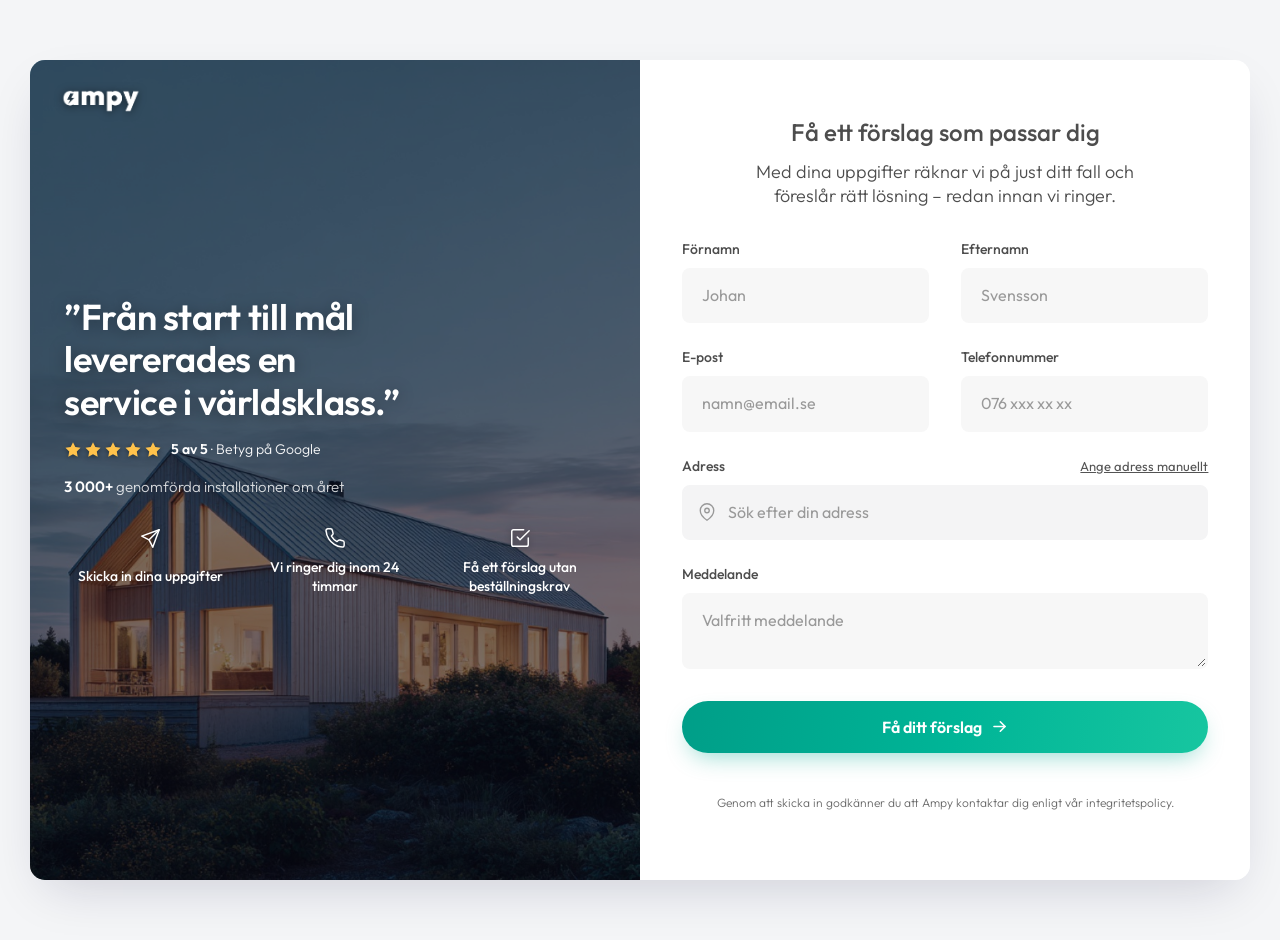
==== index.html @ 94a72484 "Rebuild to Svea measured spec; Outfit, correct logo, modern-house photo Co-Authored-By: Claude Opus " ====
<!DOCTYPE html>
<html lang="sv">
<head>
<meta charset="UTF-8">
<meta name="viewport" content="width=device-width, initial-scale=1.0">
<title>Ampy — Få en kostnadsfri rådgivning (offert-form redesign)</title>
<meta name="description" content="Ampy offert-form redesign — trust-panel vänster, formulär höger. Byggd på Ampy-tokens, candour-gated.">
<!-- Prototype only: production self-hosts Outfit (no Google Fonts request). -->
<link rel="preconnect" href="https://fonts.googleapis.com">
<link rel="preconnect" href="https://fonts.gstatic.com" crossorigin>
<link href="https://fonts.googleapis.com/css2?family=Newsreader:opsz,wght@6..72,300;6..72,400;6..72,500;6..72,600&family=Outfit:wght@300;400;500;600;700;800&display=swap" rel="stylesheet">
<link rel="stylesheet" href="css/styles.css">
</head>
<body>

<section class="mf-section">
  <div class="mf-card" role="region" aria-label="Kontakta Ampy för kostnadsfri rådgivning">

    <!-- ============================================================= -->
    <!-- LEFT — photo pane (Svea composition; Ampy's OWN photo/content) -->
    <!-- Bright photo, darkened at the base; logo top, quote + Google   -->
    <!-- rating + 3-step row anchored to the bottom.                    -->
    <!-- ============================================================= -->
    <aside class="mf-photo">
      <!-- Ampy's own photo (their ad base library). Swap to the electrician
           shot: assets/form-photo-electrician.jpg -->
      <img class="mf-photo__img" src="assets/form-photo.jpg" alt="" aria-hidden="true">

      <div class="mf-photo__logo">
        <img class="mf-photo__logoimg" src="assets/ampy-logo-white.png" alt="Ampy">
      </div>

      <div class="mf-photo__body">
        <!-- Ampy's own displayed customer quote ("!" dropped per ampy-rost) -->
        <blockquote class="mf-photo__quote">&rdquo;Från start till mål levererades en service i världsklass.&rdquo;</blockquote>

        <!-- Ampy's OWN Google rating (owner-confirmed 5,0). Trustpilot slot → Google. -->
        <a class="mf-photo__rating" href="{acf_google_business_profile_url}" aria-label="Ampys betyg på Google: 5,0 av 5">
          <span class="mf-photo__stars" role="img" aria-label="5 av 5 stjärnor">
            <svg viewBox="0 0 20 20" fill="currentColor" aria-hidden="true"><path d="M10 1.5l2.6 5.27 5.82.85-4.21 4.1.99 5.79L10 14.77 4.8 17.5l.99-5.79L1.58 7.62l5.82-.85z"/></svg>
            <svg viewBox="0 0 20 20" fill="currentColor" aria-hidden="true"><path d="M10 1.5l2.6 5.27 5.82.85-4.21 4.1.99 5.79L10 14.77 4.8 17.5l.99-5.79L1.58 7.62l5.82-.85z"/></svg>
            <svg viewBox="0 0 20 20" fill="currentColor" aria-hidden="true"><path d="M10 1.5l2.6 5.27 5.82.85-4.21 4.1.99 5.79L10 14.77 4.8 17.5l.99-5.79L1.58 7.62l5.82-.85z"/></svg>
            <svg viewBox="0 0 20 20" fill="currentColor" aria-hidden="true"><path d="M10 1.5l2.6 5.27 5.82.85-4.21 4.1.99 5.79L10 14.77 4.8 17.5l.99-5.79L1.58 7.62l5.82-.85z"/></svg>
            <svg viewBox="0 0 20 20" fill="currentColor" aria-hidden="true"><path d="M10 1.5l2.6 5.27 5.82.85-4.21 4.1.99 5.79L10 14.77 4.8 17.5l.99-5.79L1.58 7.62l5.82-.85z"/></svg>
          </span>
          <span class="mf-photo__rating-txt"><strong>5 av 5</strong> &middot; Betyg på Google</span>
        </a>

        <!-- Volume — SEPARATE from the rating; installations, never reviews (owner directive). -->
        <p class="mf-photo__vol"><strong>3&nbsp;000+</strong> genomförda installationer om året</p>

        <!-- "Vad händer sen" — 3-step row at the base (Svea placement) -->
        <ul class="mf-photo__steps">
          <li class="mf-photo__step">
            <svg viewBox="0 0 24 24" fill="none" stroke="currentColor" stroke-width="1.6" stroke-linecap="round" stroke-linejoin="round"><path d="M22 3 11 14"/><path d="M22 3l-7 19-4-8-8-4z"/></svg>
            <span>Skicka in dina uppgifter</span>
          </li>
          <li class="mf-photo__step">
            <svg viewBox="0 0 24 24" fill="none" stroke="currentColor" stroke-width="1.6" stroke-linecap="round" stroke-linejoin="round"><path d="M22 16.9v3a2 2 0 0 1-2.2 2 19.8 19.8 0 0 1-8.6-3 19.5 19.5 0 0 1-6-6 19.8 19.8 0 0 1-3-8.6A2 2 0 0 1 4.1 2h3a2 2 0 0 1 2 1.7c.1.9.4 1.8.7 2.7a2 2 0 0 1-.5 2.1L8.1 9.9a16 16 0 0 0 6 6l1.4-1.2a2 2 0 0 1 2.1-.5c.9.3 1.8.6 2.7.7a2 2 0 0 1 1.7 2z"/></svg>
            <span>Vi ringer dig inom 24 timmar</span>
          </li>
          <li class="mf-photo__step">
            <svg viewBox="0 0 24 24" fill="none" stroke="currentColor" stroke-width="1.6" stroke-linecap="round" stroke-linejoin="round"><path d="M9 11l3 3L22 4"/><path d="M21 12v7a2 2 0 0 1-2 2H5a2 2 0 0 1-2-2V5a2 2 0 0 1 2-2h11"/></svg>
            <span>Få ett förslag utan beställningskrav</span>
          </li>
        </ul>
      </div>
    </aside>

    <!-- ============================================================= -->
    <!-- RIGHT — the form pane (white)                                 -->
    <!-- ============================================================= -->
    <div class="mf-form-pane">
      <header class="mf-head">
        <h2 class="mf-head__h">Få ett förslag som passar dig</h2>
        <p class="mf-head__p">Med dina uppgifter räknar vi på just ditt fall och föreslår rätt lösning &ndash; redan innan vi ringer.</p>
      </header>

      <form class="mf-form" id="mfForm" novalidate>
        <!-- hidden mapping fields for the webhook -->
        <input type="hidden" name="form_type" value="Kontakt">

        <!-- 1. Förnamn | Efternamn -->
        <div class="mf-field mf-field--half" data-validate="forenamn">
          <label class="mf-label" for="mf_forenamn">Förnamn</label>
          <input class="mf-input" id="mf_forenamn" name="forenamn" type="text" placeholder="Johan" autocomplete="given-name" required>
          <span class="mf-feedback"><svg viewBox="0 0 24 24" fill="none" stroke="currentColor" stroke-width="2.4" stroke-linecap="round"><path d="M12 8v5"/><path d="M12 16h.01"/></svg><span>Fyll i ditt förnamn.</span></span>
        </div>
        <div class="mf-field mf-field--half" data-validate="efternamn">
          <label class="mf-label" for="mf_efternamn">Efternamn</label>
          <input class="mf-input" id="mf_efternamn" name="efternamn" type="text" placeholder="Svensson" autocomplete="family-name" required>
          <span class="mf-feedback"><svg viewBox="0 0 24 24" fill="none" stroke="currentColor" stroke-width="2.4" stroke-linecap="round"><path d="M12 8v5"/><path d="M12 16h.01"/></svg><span>Fyll i ditt efternamn.</span></span>
        </div>

        <!-- 2. E-post | Telefonnummer -->
        <div class="mf-field mf-field--half" data-validate="email">
          <label class="mf-label" for="mf_email">E-post</label>
          <input class="mf-input" id="mf_email" name="email" type="email" placeholder="namn@email.se" autocomplete="email" required>
          <span class="mf-feedback"><svg viewBox="0 0 24 24" fill="none" stroke="currentColor" stroke-width="2.4" stroke-linecap="round"><path d="M12 8v5"/><path d="M12 16h.01"/></svg><span>Dubbelkolla e-postadressen &ndash; något ser fel ut.</span></span>
        </div>
        <div class="mf-field mf-field--half" data-validate="phone">
          <label class="mf-label" for="mf_telefon">Telefonnummer</label>
          <input class="mf-input" id="mf_telefon" name="telefon" type="tel" placeholder="076 xxx xx xx" autocomplete="tel" required>
          <span class="mf-feedback"><svg viewBox="0 0 24 24" fill="none" stroke="currentColor" stroke-width="2.4" stroke-linecap="round"><path d="M12 8v5"/><path d="M12 16h.01"/></svg><span>Vi behöver ett nummer att ringa dig på.</span></span>
        </div>

        <!-- 4. Adress — autocomplete (mock) + manuellt fallback -->
        <div class="mf-field mf-field--full mf-addr" data-validate="address">
          <div class="mf-addr__label-row">
            <label class="mf-label" for="mf_adress_sok">Adress</label>
            <button type="button" class="mf-addr__manual" id="mfAddrManual">Ange adress manuellt</button>
          </div>
          <div class="mf-addr__input-wrap">
            <svg class="mf-addr-icon" viewBox="0 0 24 24" fill="none" stroke="currentColor" stroke-width="1.8" stroke-linecap="round" stroke-linejoin="round" aria-hidden="true"><path d="M21 10c0 7-9 13-9 13s-9-6-9-13a9 9 0 0 1 18 0z"/><circle cx="12" cy="10" r="3"/></svg>
            <input class="mf-input" id="mf_adress_sok" name="adress_sok" type="text" placeholder="Sök efter din adress" autocomplete="off" role="combobox" aria-autocomplete="list" aria-expanded="false" aria-controls="mfAddrList">
            <div class="mf-addr__list" id="mfAddrList" role="listbox" aria-label="Adressförslag"></div>
          </div>
          <span class="mf-addr__confirmed" id="mfAddrConfirmed"><svg viewBox="0 0 24 24" fill="none" stroke="currentColor" stroke-width="2.2" stroke-linecap="round" stroke-linejoin="round"><path d="M20 6 9 17l-5-5"/></svg><span></span></span>
          <span class="mf-feedback"><svg viewBox="0 0 24 24" fill="none" stroke="currentColor" stroke-width="2.4" stroke-linecap="round"><path d="M12 8v5"/><path d="M12 16h.01"/></svg><span>Välj din adress i listan eller ange den manuellt.</span></span>
        </div>

        <!-- manual address fields (revealed by "Ange adress manuellt") -->
        <div class="mf-manual-fields" id="mfManualFields">
          <div class="mf-field" style="grid-column: 1 / -1;">
            <label class="mf-label" for="mf_adress">Gatuadress</label>
            <input class="mf-input" id="mf_adress" name="adress" type="text" placeholder="Ankdammsgatan 33" autocomplete="street-address">
          </div>
          <div class="mf-field">
            <label class="mf-label" for="mf_postnummer">Postnummer</label>
            <input class="mf-input" id="mf_postnummer" name="postnummer" type="text" inputmode="numeric" placeholder="171 67" autocomplete="postal-code">
          </div>
          <div class="mf-field">
            <label class="mf-label" for="mf_ort">Ort</label>
            <input class="mf-input" id="mf_ort" name="ort" type="text" placeholder="Solna" autocomplete="address-level2">
          </div>
        </div>

        <!-- 4. Meddelande (Svea's "produkter"-slot → free text, per owner) -->
        <div class="mf-field mf-field--full">
          <label class="mf-label" for="mf_meddelande">Meddelande</label>
          <textarea class="mf-textarea" id="mf_meddelande" name="meddelande" placeholder="Valfritt meddelande"></textarea>
        </div>

        <div class="mf-actions">
          <button type="submit" class="mf-submit" id="mfSubmit">
            <span class="mf-submit__spin" aria-hidden="true"></span>
            <span class="mf-submit__label">Få ditt förslag</span>
            <svg viewBox="0 0 24 24" fill="none" stroke="currentColor" stroke-width="2" stroke-linecap="round" stroke-linejoin="round" aria-hidden="true"><path d="M5 12h14"/><path d="m13 6 6 6-6 6"/></svg>
          </button>
        </div>

        <p class="mf-consent">
          Genom att skicka in godkänner du att Ampy kontaktar dig enligt vår
          <a href="/integritetspolicy/">integritetspolicy</a>.
        </p>
      </form>

      <!-- In-place success (no redirect) -->
      <div class="mf-success" id="mfSuccess" role="status" aria-live="polite">
        <div class="mf-success__ico" aria-hidden="true">
          <svg viewBox="0 0 24 24" fill="none" stroke="currentColor" stroke-width="2" stroke-linecap="round" stroke-linejoin="round"><path d="M20 6 9 17l-5-5"/></svg>
        </div>
        <h3 class="mf-success__h">Tack &ndash; vi har fått din förfrågan</h3>
        <p class="mf-success__p">En elektriker hör av sig och går igenom ditt behov. Ingen kostnad, inget köpkrav.</p>
        <span class="mf-success__meta">Vill du prata direkt? Ring <strong>010&ndash;265 79 79</strong>.</span>
      </div>
    </div>

  </div>
</section>

<script src="js/app.js"></script>
</body>
</html>
---- css/styles.css ----
/* ============================================================================
   Ampy — Main form. Container/layout/typography scale matched 1:1 to Svea Solar's
   fri-offert (measured from their emotion CSS by analysis agents), with Ampy's
   OWN photo, logo, copy, Google rating and teal. Svea's real font is a grotesque
   (beausiteClassic) → we use Outfit (owner-approved). No serif.
   Prototype: rem base = 62.5% (1rem = 10px).
   ============================================================================ */

:root {
  --ap-navy:        #090b32;
  --ap-teal:        #00a991;
  --ap-teal-bright: #1cc4af;
  --ap-green:       #39c281;
  --ap-mint:        #55ff9a;
  --ap-offwhite:    #f4f5f7;
  --ap-white:       #ffffff;

  /* Svea-matched neutrals */
  --field-bg:    #f7f7f7;   /* Svea input bg */
  --addr-bg:     #f4f4f5;   /* Svea address-combobox bg */
  --ink:         #171717;   /* Svea typed-text color */
  --ink-head:    #4d4d4d;   /* Svea heading/label/paragraph color */
  --ink-faint:   #8a90ac;
  --consent:     #6a6a6a;   /* Svea disclaimer color */
  --addr-link:   #545454;   /* Svea "ange adress manuellt" */
  --danger:      #e00000;   /* Svea input error */
  --ok:          #1f9d6b;

  --on-dark:       rgba(255,255,255,0.96);
  --on-dark-muted: rgba(255,255,255,0.82);
  --on-dark-line:  rgba(255,255,255,0.22);

  --font: "Outfit", system-ui, -apple-system, sans-serif;
  --w-light: 300; --w-reg: 400; --w-med: 500; --w-semi: 600; --w-bold: 700;

  --r-input: 0.8rem;   /* Svea 8px */
  --r-card:  1.5rem;   /* Svea 15px */
  --r-pill:  99rem;

  --fast: 200ms; --normal: 280ms;
  --ease: cubic-bezier(0.2, 0.6, 0.2, 1);
  --ease-out: cubic-bezier(0.16, 1, 0.3, 1);
}

* { box-sizing: border-box; }
html { font-size: 62.5%; -webkit-text-size-adjust: 100%; }
body {
  margin: 0; font-family: var(--font); font-size: 1.6rem; line-height: 1.5;
  color: var(--ink); background: var(--ap-offwhite);
  -webkit-font-smoothing: antialiased; text-rendering: optimizeLegibility;
}

/* ---- Section shell (Svea LayoutContainer: max-width 1220, padding 1rem) ---- */
.mf-section { display: flex; justify-content: center; padding: clamp(2.4rem, 1rem + 4vw, 6rem) clamp(1.2rem, 0.6rem + 2vw, 2.4rem); }

/* ---- Card (Svea MainContent: grid 1fr 1fr, radius 15px, gap 0, height auto) - */
.mf-card {
  width: 100%; max-width: 122rem;
  display: grid; grid-template-columns: 1fr 1fr;
  border-radius: var(--r-card); overflow: hidden;
  box-shadow: 0 2rem 5rem -1.6rem rgba(15,18,60,0.18);   /* subtle — Svea itself has none */
  opacity: 0; transform: translateY(1.2rem);
  animation: mf-fade 0.5s var(--ease-out) forwards;
}
@keyframes mf-fade { to { opacity: 1; transform: none; } }

/* ============================================================================
   LEFT — photo pane
   ============================================================================ */
.mf-photo {
  position: relative; isolation: isolate; overflow: hidden;
  display: flex; flex-direction: column; justify-content: center;
  padding: 4rem 3.4rem;
  color: var(--on-dark);
}
.mf-photo__img { position: absolute; inset: 0; z-index: -2; width: 100%; height: 100%; object-fit: cover; object-position: 50% 55%; }
.mf-photo::after { content: ""; position: absolute; inset: 0; z-index: -1; background: rgba(6,8,26,0.52); }  /* Svea: flat overlay, no gradient */

/* logo — absolute top-left corner (Svea: top 29 / left 26) */
.mf-photo__logo { position: absolute; top: 2.9rem; left: 2.9rem; z-index: 5; }
.mf-photo__logoimg { height: 2.4rem; width: auto; display: block; filter: drop-shadow(0 1px 4px rgba(0,0,0,0.5)); }

/* content block: left-aligned, sitting slightly above vertical centre */
.mf-photo__body { position: relative; display: flex; flex-direction: column; align-items: flex-start; text-align: left; margin-bottom: 9%; gap: 1.6rem; }

.mf-photo__quote {
  margin: 0; font-family: var(--font);
  font-size: clamp(2.6rem, 1.9rem + 2.2vw, 3.6rem);   /* larger than Svea's 32px — the focus, per owner */
  font-weight: var(--w-semi); line-height: 1.18; letter-spacing: -0.01em;
  color: #fff; text-wrap: balance; text-shadow: 0 2px 16px rgba(0,0,0,0.35); max-width: 20ch;
}

.mf-photo__rating { display: inline-flex; align-items: center; gap: 0.9rem; text-decoration: none; }
.mf-photo__stars { display: inline-flex; gap: 0.2rem; color: #ffc24b; }
.mf-photo__stars svg { width: 1.8rem; height: 1.8rem; filter: drop-shadow(0 1px 2px rgba(0,0,0,0.4)); }
.mf-photo__rating-txt { font-size: 1.4rem; font-weight: var(--w-light); color: var(--on-dark); }
.mf-photo__rating-txt strong { font-weight: var(--w-semi); color: #fff; }
.mf-photo__rating:hover .mf-photo__rating-txt { text-decoration: underline; }

.mf-photo__vol { margin: 0; font-size: 1.5rem; font-weight: var(--w-light); color: var(--on-dark-muted); }
.mf-photo__vol strong { color: #fff; font-weight: var(--w-semi); }

/* 3-step row (Svea: horizontal 3-up, filled white icons ~20px, centered labels 14px/500, NO divider) */
.mf-photo__steps {
  list-style: none; margin: 1.2rem 0 0; padding: 0; width: 100%;
  display: grid; grid-template-columns: repeat(3, 1fr); gap: 1.2rem;
}
.mf-photo__step { display: grid; justify-items: center; text-align: center; gap: 0.9rem; }
.mf-photo__step svg { width: 2.2rem; height: 2.2rem; color: #fff; filter: drop-shadow(0 1px 3px rgba(0,0,0,0.4)); }
.mf-photo__step span { font-size: 1.4rem; font-weight: var(--w-med); line-height: 1.35; color: #fff; }

/* ============================================================================
   RIGHT — form pane (Svea: bg #fff, top-aligned, padding ~64/48, header mb 32)
   ============================================================================ */
.mf-form-pane {
  background: #fff; display: flex; flex-direction: column;
  padding: clamp(3.2rem, 2rem + 3vw, 5.6rem) clamp(2.4rem, 1.6rem + 2vw, 4.4rem);
}

.mf-head { text-align: center; display: flex; flex-direction: column; gap: 1.2rem; margin-bottom: 3.2rem; }
.mf-head__h {                                    /* Svea: 24px / 500 / #4d4d4d / lh 1.35 */
  margin: 0; font-size: clamp(2.1rem, 1.8rem + 0.6vw, 2.4rem);
  font-weight: var(--w-med); line-height: 1.35; color: var(--ink-head);
}
.mf-head__p {                                    /* Svea: 16-18px / 200 / #4d4d4d / lh 1.27 */
  margin: 0; font-size: clamp(1.6rem, 1.5rem + 0.3vw, 1.8rem);
  font-weight: var(--w-light); line-height: 1.3; color: var(--ink-head);
  max-width: 40rem; margin-inline: auto;
}

/* form grid — Svea: 2-col ≥400px container, gap 24px row / 32px col */
.mf-form { display: grid; grid-template-columns: 1fr 1fr; gap: 2.4rem 3.2rem; }
.mf-field { display: flex; flex-direction: column; gap: 0.8rem; }         /* Svea label→input gap 8px */
.mf-field--full { grid-column: 1 / -1; }

.mf-label { font-size: 1.4rem; font-weight: var(--w-med); color: var(--ink-head); }

.mf-input, .mf-textarea {
  width: 100%; font-family: var(--font); font-size: 1.6rem; color: var(--ink);
  background: var(--field-bg); border: 2px solid transparent; border-radius: var(--r-input);
  padding: 1.6rem 1.8rem; line-height: 1.2;                                /* Svea 16x18 */
  transition: border-color var(--fast) var(--ease); -webkit-appearance: none; appearance: none;
}
.mf-input::placeholder, .mf-textarea::placeholder { color: #999; }
.mf-input:focus, .mf-textarea:focus { outline: none; border-color: var(--ap-teal); }   /* Svea uses #000; we keep brand teal */
.mf-textarea { resize: vertical; min-height: 7.6rem; }

.mf-input.is-valid, .mf-textarea.is-valid { border-color: rgba(31,157,107,0.5); }
.mf-input.is-invalid, .mf-textarea.is-invalid { border-color: var(--danger); }
.mf-feedback { font-size: 1.3rem; color: var(--danger); display: none; align-items: center; gap: 0.5rem; margin-top: 0.2rem; }
.mf-field.has-error .mf-feedback { display: flex; }
.mf-feedback svg { width: 1.4rem; height: 1.4rem; flex: 0 0 auto; }

/* ---- Address (Svea: bg #f4f4f5, manual-link top-right #545454 13px) --------- */
.mf-addr { position: relative; }
.mf-addr__label-row { display: flex; align-items: baseline; justify-content: space-between; gap: 1.2rem; }
.mf-addr__manual { font-size: 1.3rem; color: var(--addr-link); background: none; border: 0; padding: 0; cursor: pointer; text-decoration: underline; font-family: var(--font); }
.mf-addr__manual:hover { color: var(--ink-head); }
.mf-addr__input-wrap { position: relative; }
.mf-addr__input-wrap .mf-addr-icon { position: absolute; left: 1.6rem; top: 50%; transform: translateY(-50%); width: 1.8rem; height: 1.8rem; color: #999; pointer-events: none; }
.mf-addr__input-wrap .mf-input { padding-left: 4.4rem; background: var(--addr-bg); border-color: var(--addr-bg); }
.mf-addr__input-wrap .mf-input:focus { border-color: var(--ap-teal); background: #fff; }
.mf-addr__list { position: absolute; z-index: 20; left: 0; right: 0; top: calc(100% + 0.6rem); background: #fff; border: 1px solid rgba(15,18,60,0.1); border-radius: var(--r-input); box-shadow: 0 2rem 4rem -1rem rgba(15,18,60,0.2); overflow: hidden; max-height: 26rem; overflow-y: auto; display: none; }
.mf-addr__list.show { display: block; }
.mf-addr__opt { display: flex; align-items: center; gap: 1rem; width: 100%; text-align: left; padding: 1.1rem 1.4rem; font-size: 1.5rem; color: var(--ink); background: none; border: 0; cursor: pointer; font-family: var(--font); border-bottom: 1px solid rgba(15,18,60,0.08); }
.mf-addr__opt:last-child { border-bottom: 0; }
.mf-addr__opt:hover, .mf-addr__opt.active { background: var(--field-bg); }
.mf-addr__opt svg { width: 1.6rem; height: 1.6rem; color: var(--ap-teal); flex: 0 0 auto; }
.mf-addr__opt mark { background: none; color: var(--ap-teal); font-weight: var(--w-semi); }
.mf-addr__opt small { color: #999; }
.mf-manual-fields { display: none; grid-column: 1 / -1; gap: 2.4rem 3.2rem; grid-template-columns: 1fr 1fr; }
.mf-manual-fields.show { display: grid; }
.mf-addr__confirmed { display: none; align-items: center; gap: 0.7rem; margin-top: 0.6rem; font-size: 1.35rem; color: var(--ok); font-weight: var(--w-med); }
.mf-addr__confirmed.show { display: flex; }
.mf-addr__confirmed svg { width: 1.6rem; height: 1.6rem; }

/* ---- Submit (Svea: 100%, pill 99px, padding 16/32; Ampy teal gradient) ------ */
.mf-actions { grid-column: 1 / -1; margin-top: 0.8rem; }
.mf-submit {
  position: relative; width: 100%; display: inline-flex; align-items: center; justify-content: center;
  gap: 0.8rem; font-family: var(--font); font-size: 1.6rem; font-weight: var(--w-semi);
  color: #fff; border: 0; border-radius: var(--r-pill); padding: 1.6rem 3.2rem; cursor: pointer;
  background: linear-gradient(100deg, #009e88 0%, #00b597 52%, #17c6a0 100%);
  box-shadow: 0 1rem 2.4rem -0.8rem rgba(0,169,145,0.45);
  transition: transform var(--fast) var(--ease), filter var(--fast) var(--ease);
}
.mf-submit:hover { filter: brightness(1.06); transform: translateY(-1px); }
.mf-submit:active { transform: translateY(0); }
.mf-submit svg { width: 1.9rem; height: 1.9rem; transition: transform var(--fast) var(--ease); }
.mf-submit:hover svg { transform: translateX(4px); }
.mf-submit[disabled] { opacity: 0.7; cursor: default; transform: none; }
.mf-submit.is-loading .mf-submit__label, .mf-submit.is-loading svg { visibility: hidden; }
.mf-submit__spin { display: none; position: absolute; width: 2rem; height: 2rem; border: 2.5px solid rgba(255,255,255,0.4); border-top-color: #fff; border-radius: 50%; animation: mf-spin 0.7s linear infinite; }
.mf-submit.is-loading .mf-submit__spin { display: block; }
@keyframes mf-spin { to { transform: rotate(360deg); } }

.mf-consent { grid-column: 1 / -1; text-align: center; font-size: 1.2rem; font-weight: var(--w-light); color: var(--consent); line-height: 1.6; margin-top: 1.6rem; }
.mf-consent a { color: var(--consent); text-decoration: none; }
.mf-consent a:hover { text-decoration: underline; }

/* ---- In-place success ------------------------------------------------------ */
.mf-form.is-hidden { display: none; }
.mf-success { display: none; flex-direction: column; align-items: center; text-align: center; gap: 1.6rem; padding: 4rem 0; margin: auto 0; }
.mf-success.show { display: flex; animation: mf-fade var(--normal) var(--ease-out) both; }
.mf-success__ico { width: 6.4rem; height: 6.4rem; border-radius: 50%; display: grid; place-items: center; background: rgba(57,194,129,0.12); color: var(--ap-green); }
.mf-success__ico svg { width: 3.2rem; height: 3.2rem; }
.mf-success__h { font-size: 2.2rem; font-weight: var(--w-semi); color: var(--ink-head); margin: 0; }
.mf-success__p { font-size: 1.6rem; color: var(--consent); max-width: 38rem; margin: 0; }
.mf-success__meta { font-size: 1.4rem; color: var(--ink-faint); }

/* ============================================================================
   Responsive — Svea switches at 768px; below it stacks (photo banner → form)
   ============================================================================ */
@media (max-width: 768px) {
  .mf-card { grid-template-columns: 1fr; box-shadow: 0 1.2rem 3rem -1rem rgba(15,18,60,0.16); }
  .mf-photo { min-height: auto; padding: 7.2rem 2.6rem 3.4rem; justify-content: flex-start; }
  .mf-photo__body { margin-bottom: 0; }
  .mf-photo__logo { top: 2.6rem; left: 2.6rem; }
  .mf-photo__quote { font-size: clamp(2.2rem, 1.7rem + 2.4vw, 2.8rem); }
  .mf-form-pane { padding: 3.2rem 2rem; }
}
@media (max-width: 460px) {
  .mf-form { grid-template-columns: 1fr; }
  .mf-field--half { grid-column: 1 / -1; }
  .mf-manual-fields { grid-template-columns: 1fr; }
  .mf-photo__steps { gap: 0.8rem; }
  .mf-photo__step span { font-size: 1.25rem; }
}

@media (prefers-reduced-motion: reduce) {
  *, *::before, *::after { animation-duration: 0.001ms !important; transition-duration: 0.001ms !important; }
  .mf-card { opacity: 1; transform: none; }
}
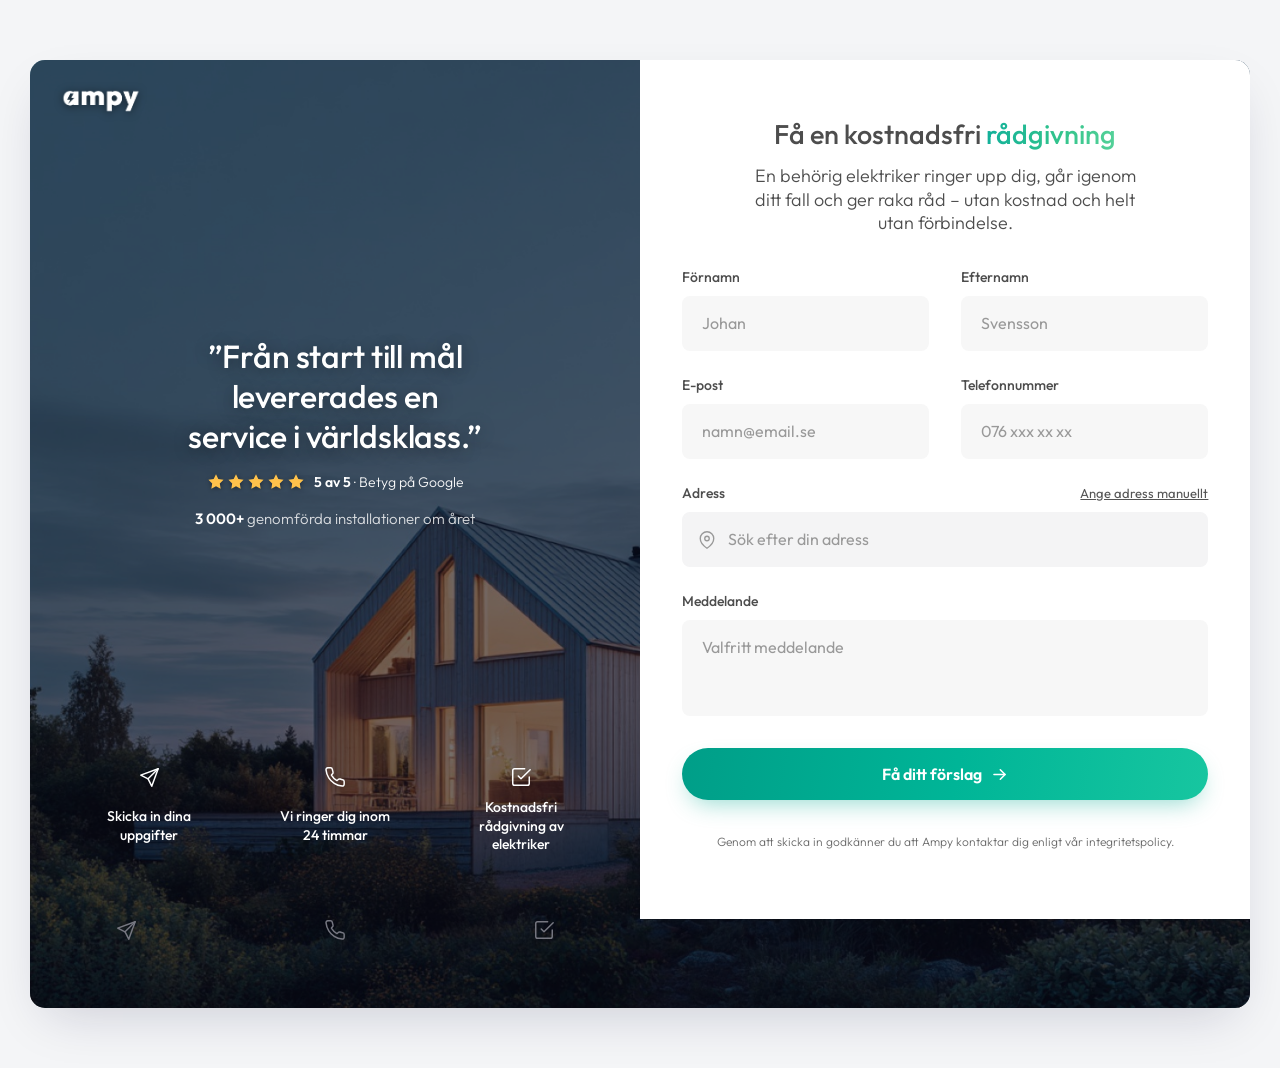
==== commit 4ec7dab9: "Centered left column, Svea mobile 1:1, UX fixes, correct logo Co-Authored-By: Claude Opus 4.8 <norep" ====
--- a/index.html
+++ b/index.html
@@ -16,26 +16,28 @@
 <section class="mf-section">
   <div class="mf-card" role="region" aria-label="Kontakta Ampy för kostnadsfri rådgivning">
 
-    <!-- ============================================================= -->
-    <!-- LEFT — photo pane (Svea composition; Ampy's OWN photo/content) -->
-    <!-- Bright photo, darkened at the base; logo top, quote + Google   -->
-    <!-- rating + 3-step row anchored to the bottom.                    -->
-    <!-- ============================================================= -->
+    <!-- Full-bleed photo background (Ampy's own) — behind everything.
+         Desktop: the white form pane covers the right half. Mobile: the whole
+         card sits on it and the form floats as a card (Svea's mechanism). -->
+    <img class="mf-cardbg" src="assets/form-photo.jpg" alt="" aria-hidden="true">
+    <span class="mf-cardov" aria-hidden="true"></span>
+
+    <!-- Mobile-only header bar: Ampy logo (tap to homepage) -->
+    <a class="mf-mheader" href="/" aria-label="Ampy — till startsidan">
+      <img class="mf-mheader__logo" src="assets/ampy-logo-dark.png" alt="Ampy">
+    </a>
+
+    <!-- LEFT (desktop) / TOP content (mobile) — transparent, over the photo -->
     <aside class="mf-photo">
-      <!-- Ampy's own photo (their ad base library). Swap to the electrician
-           shot: assets/form-photo-electrician.jpg -->
-      <img class="mf-photo__img" src="assets/form-photo.jpg" alt="" aria-hidden="true">
-
       <div class="mf-photo__logo">
         <img class="mf-photo__logoimg" src="assets/ampy-logo-white.png" alt="Ampy">
       </div>
 
+      <!-- Info block — centered in the upper region (testimonial the focus) -->
       <div class="mf-photo__body">
-        <!-- Ampy's own displayed customer quote ("!" dropped per ampy-rost) -->
         <blockquote class="mf-photo__quote">&rdquo;Från start till mål levererades en service i världsklass.&rdquo;</blockquote>
 
-        <!-- Ampy's OWN Google rating (owner-confirmed 5,0). Trustpilot slot → Google. -->
-        <a class="mf-photo__rating" href="{acf_google_business_profile_url}" aria-label="Ampys betyg på Google: 5,0 av 5">
+        <a class="mf-photo__rating" href="{acf_google_business_profile_url}" aria-label="Ampys betyg på Google: 5 av 5">
           <span class="mf-photo__stars" role="img" aria-label="5 av 5 stjärnor">
             <svg viewBox="0 0 20 20" fill="currentColor" aria-hidden="true"><path d="M10 1.5l2.6 5.27 5.82.85-4.21 4.1.99 5.79L10 14.77 4.8 17.5l.99-5.79L1.58 7.62l5.82-.85z"/></svg>
             <svg viewBox="0 0 20 20" fill="currentColor" aria-hidden="true"><path d="M10 1.5l2.6 5.27 5.82.85-4.21 4.1.99 5.79L10 14.77 4.8 17.5l.99-5.79L1.58 7.62l5.82-.85z"/></svg>
@@ -46,25 +48,24 @@
           <span class="mf-photo__rating-txt"><strong>5 av 5</strong> &middot; Betyg på Google</span>
         </a>
 
-        <!-- Volume — SEPARATE from the rating; installations, never reviews (owner directive). -->
         <p class="mf-photo__vol"><strong>3&nbsp;000+</strong> genomförda installationer om året</p>
+      </div>
 
-        <!-- "Vad händer sen" — 3-step row at the base (Svea placement) -->
-        <ul class="mf-photo__steps">
-          <li class="mf-photo__step">
-            <svg viewBox="0 0 24 24" fill="none" stroke="currentColor" stroke-width="1.6" stroke-linecap="round" stroke-linejoin="round"><path d="M22 3 11 14"/><path d="M22 3l-7 19-4-8-8-4z"/></svg>
-            <span>Skicka in dina uppgifter</span>
-          </li>
-          <li class="mf-photo__step">
-            <svg viewBox="0 0 24 24" fill="none" stroke="currentColor" stroke-width="1.6" stroke-linecap="round" stroke-linejoin="round"><path d="M22 16.9v3a2 2 0 0 1-2.2 2 19.8 19.8 0 0 1-8.6-3 19.5 19.5 0 0 1-6-6 19.8 19.8 0 0 1-3-8.6A2 2 0 0 1 4.1 2h3a2 2 0 0 1 2 1.7c.1.9.4 1.8.7 2.7a2 2 0 0 1-.5 2.1L8.1 9.9a16 16 0 0 0 6 6l1.4-1.2a2 2 0 0 1 2.1-.5c.9.3 1.8.6 2.7.7a2 2 0 0 1 1.7 2z"/></svg>
-            <span>Vi ringer dig inom 24 timmar</span>
-          </li>
-          <li class="mf-photo__step">
-            <svg viewBox="0 0 24 24" fill="none" stroke="currentColor" stroke-width="1.6" stroke-linecap="round" stroke-linejoin="round"><path d="M9 11l3 3L22 4"/><path d="M21 12v7a2 2 0 0 1-2 2H5a2 2 0 0 1-2-2V5a2 2 0 0 1 2-2h11"/></svg>
-            <span>Få ett förslag utan beställningskrav</span>
-          </li>
-        </ul>
-      </div>
+      <!-- "Vad händer sen" — 3 steps, pinned near the bottom (desktop only) -->
+      <ul class="mf-photo__steps mf-photo__steps--desktop">
+        <li class="mf-photo__step">
+          <svg viewBox="0 0 24 24" fill="none" stroke="currentColor" stroke-width="1.6" stroke-linecap="round" stroke-linejoin="round"><path d="M22 3 11 14"/><path d="M22 3l-7 19-4-8-8-4z"/></svg>
+          <span>Skicka in dina uppgifter</span>
+        </li>
+        <li class="mf-photo__step">
+          <svg viewBox="0 0 24 24" fill="none" stroke="currentColor" stroke-width="1.6" stroke-linecap="round" stroke-linejoin="round"><path d="M22 16.9v3a2 2 0 0 1-2.2 2 19.8 19.8 0 0 1-8.6-3 19.5 19.5 0 0 1-6-6 19.8 19.8 0 0 1-3-8.6A2 2 0 0 1 4.1 2h3a2 2 0 0 1 2 1.7c.1.9.4 1.8.7 2.7a2 2 0 0 1-.5 2.1L8.1 9.9a16 16 0 0 0 6 6l1.4-1.2a2 2 0 0 1 2.1-.5c.9.3 1.8.6 2.7.7a2 2 0 0 1 1.7 2z"/></svg>
+          <span>Vi ringer dig inom 24 timmar</span>
+        </li>
+        <li class="mf-photo__step">
+          <svg viewBox="0 0 24 24" fill="none" stroke="currentColor" stroke-width="1.6" stroke-linecap="round" stroke-linejoin="round"><path d="M9 11l3 3L22 4"/><path d="M21 12v7a2 2 0 0 1-2 2H5a2 2 0 0 1-2-2V5a2 2 0 0 1 2-2h11"/></svg>
+          <span>Kostnadsfri rådgivning av elektriker</span>
+        </li>
+      </ul>
     </aside>
 
     <!-- ============================================================= -->
@@ -72,8 +73,8 @@
     <!-- ============================================================= -->
     <div class="mf-form-pane">
       <header class="mf-head">
-        <h2 class="mf-head__h">Få ett förslag som passar dig</h2>
-        <p class="mf-head__p">Med dina uppgifter räknar vi på just ditt fall och föreslår rätt lösning &ndash; redan innan vi ringer.</p>
+        <h2 class="mf-head__h">Få en kostnadsfri <span class="grad">rådgivning</span></h2>
+        <p class="mf-head__p">En behörig elektriker ringer upp dig, går igenom ditt fall och ger raka råd &ndash; utan kostnad och helt utan förbindelse.</p>
       </header>
 
       <form class="mf-form" id="mfForm" novalidate>
@@ -115,8 +116,7 @@
             <input class="mf-input" id="mf_adress_sok" name="adress_sok" type="text" placeholder="Sök efter din adress" autocomplete="off" role="combobox" aria-autocomplete="list" aria-expanded="false" aria-controls="mfAddrList">
             <div class="mf-addr__list" id="mfAddrList" role="listbox" aria-label="Adressförslag"></div>
           </div>
-          <span class="mf-addr__confirmed" id="mfAddrConfirmed"><svg viewBox="0 0 24 24" fill="none" stroke="currentColor" stroke-width="2.2" stroke-linecap="round" stroke-linejoin="round"><path d="M20 6 9 17l-5-5"/></svg><span></span></span>
-          <span class="mf-feedback"><svg viewBox="0 0 24 24" fill="none" stroke="currentColor" stroke-width="2.4" stroke-linecap="round"><path d="M12 8v5"/><path d="M12 16h.01"/></svg><span>Välj din adress i listan eller ange den manuellt.</span></span>
+          <span class="mf-feedback"><span>Fyll i din adress.</span></span>
         </div>
 
         <!-- manual address fields (revealed by "Ange adress manuellt") -->
@@ -130,7 +130,7 @@
             <input class="mf-input" id="mf_postnummer" name="postnummer" type="text" inputmode="numeric" placeholder="171 67" autocomplete="postal-code">
           </div>
           <div class="mf-field">
-            <label class="mf-label" for="mf_ort">Ort</label>
+            <label class="mf-label" for="mf_ort">Stad</label>
             <input class="mf-input" id="mf_ort" name="ort" type="text" placeholder="Solna" autocomplete="address-level2">
           </div>
         </div>
@@ -166,6 +166,22 @@
       </div>
     </div>
 
+    <!-- Mobile-only steps — over the bottom of the photo, below the form card (Svea) -->
+    <ul class="mf-photo__steps mf-photo__steps--mobile">
+      <li class="mf-photo__step">
+        <svg viewBox="0 0 24 24" fill="none" stroke="currentColor" stroke-width="1.6" stroke-linecap="round" stroke-linejoin="round"><path d="M22 3 11 14"/><path d="M22 3l-7 19-4-8-8-4z"/></svg>
+        <span>Skicka in dina uppgifter</span>
+      </li>
+      <li class="mf-photo__step">
+        <svg viewBox="0 0 24 24" fill="none" stroke="currentColor" stroke-width="1.6" stroke-linecap="round" stroke-linejoin="round"><path d="M22 16.9v3a2 2 0 0 1-2.2 2 19.8 19.8 0 0 1-8.6-3 19.5 19.5 0 0 1-6-6 19.8 19.8 0 0 1-3-8.6A2 2 0 0 1 4.1 2h3a2 2 0 0 1 2 1.7c.1.9.4 1.8.7 2.7a2 2 0 0 1-.5 2.1L8.1 9.9a16 16 0 0 0 6 6l1.4-1.2a2 2 0 0 1 2.1-.5c.9.3 1.8.6 2.7.7a2 2 0 0 1 1.7 2z"/></svg>
+        <span>Vi ringer dig inom 24 timmar</span>
+      </li>
+      <li class="mf-photo__step">
+        <svg viewBox="0 0 24 24" fill="none" stroke="currentColor" stroke-width="1.6" stroke-linecap="round" stroke-linejoin="round"><path d="M9 11l3 3L22 4"/><path d="M21 12v7a2 2 0 0 1-2 2H5a2 2 0 0 1-2-2V5a2 2 0 0 1 2-2h11"/></svg>
+        <span>Kostnadsfri rådgivning av elektriker</span>
+      </li>
+    </ul>
+
   </div>
 </section>
 
--- a/css/styles.css
+++ b/css/styles.css
@@ -55,6 +55,7 @@
 
 /* ---- Card (Svea MainContent: grid 1fr 1fr, radius 15px, gap 0, height auto) - */
 .mf-card {
+  position: relative;
   width: 100%; max-width: 122rem;
   display: grid; grid-template-columns: 1fr 1fr;
   border-radius: var(--r-card); overflow: hidden;
@@ -67,30 +68,37 @@
 /* ============================================================================
    LEFT — photo pane
    ============================================================================ */
+/* card-level full-bleed photo (behind everything) + flat overlay (Svea) */
+.mf-cardbg { position: absolute; inset: 0; z-index: 0; width: 100%; height: 100%; object-fit: cover; object-position: 50% 52%; }
+.mf-cardov { position: absolute; inset: 0; z-index: 1; background: rgba(6,8,26,0.55); }
+
+/* mobile header bar — hidden on desktop */
+.mf-mheader { display: none; }
+
 .mf-photo {
-  position: relative; isolation: isolate; overflow: hidden;
-  display: flex; flex-direction: column; justify-content: center;
-  padding: 4rem 3.4rem;
-  color: var(--on-dark);
-}
-.mf-photo__img { position: absolute; inset: 0; z-index: -2; width: 100%; height: 100%; object-fit: cover; object-position: 50% 55%; }
-.mf-photo::after { content: ""; position: absolute; inset: 0; z-index: -1; background: rgba(6,8,26,0.52); }  /* Svea: flat overlay, no gradient */
+  position: relative; z-index: 2;                    /* over the card background */
+  display: grid; grid-template-rows: 1fr auto;       /* info centered in 1fr, steps pinned to base row */
+  justify-items: center; align-items: center;
+  padding: 4rem 3.4rem 6.5rem;                        /* extra bottom → steps ~15% above the edge */
+  color: var(--on-dark); text-align: center;
+}
+.mf-photo__steps--mobile { display: none; }          /* desktop uses the in-column steps */  /* Svea: flat overlay, no gradient */
 
 /* logo — absolute top-left corner (Svea: top 29 / left 26) */
 .mf-photo__logo { position: absolute; top: 2.9rem; left: 2.9rem; z-index: 5; }
 .mf-photo__logoimg { height: 2.4rem; width: auto; display: block; filter: drop-shadow(0 1px 4px rgba(0,0,0,0.5)); }
 
-/* content block: left-aligned, sitting slightly above vertical centre */
-.mf-photo__body { position: relative; display: flex; flex-direction: column; align-items: flex-start; text-align: left; margin-bottom: 9%; gap: 1.6rem; }
-
-.mf-photo__quote {
+/* content block: CENTERED (position + text), sitting in the middle */
+.mf-photo__body { position: relative; align-self: center; display: flex; flex-direction: column; align-items: center; text-align: center; gap: 1.5rem; max-width: 42rem; }
+
+.mf-photo__quote {                                    /* Svea size 32px, centered, ~2 lines */
   margin: 0; font-family: var(--font);
-  font-size: clamp(2.6rem, 1.9rem + 2.2vw, 3.6rem);   /* larger than Svea's 32px — the focus, per owner */
-  font-weight: var(--w-semi); line-height: 1.18; letter-spacing: -0.01em;
-  color: #fff; text-wrap: balance; text-shadow: 0 2px 16px rgba(0,0,0,0.35); max-width: 20ch;
-}
-
-.mf-photo__rating { display: inline-flex; align-items: center; gap: 0.9rem; text-decoration: none; }
+  font-size: clamp(2.4rem, 1.9rem + 1.4vw, 3.2rem);
+  font-weight: var(--w-med); line-height: 1.26; letter-spacing: -0.005em;
+  color: #fff; text-wrap: balance; text-shadow: 0 2px 16px rgba(0,0,0,0.35); max-width: 16ch;
+}
+
+.mf-photo__rating { display: inline-flex; align-items: center; justify-content: center; gap: 0.9rem; text-decoration: none; }
 .mf-photo__stars { display: inline-flex; gap: 0.2rem; color: #ffc24b; }
 .mf-photo__stars svg { width: 1.8rem; height: 1.8rem; filter: drop-shadow(0 1px 2px rgba(0,0,0,0.4)); }
 .mf-photo__rating-txt { font-size: 1.4rem; font-weight: var(--w-light); color: var(--on-dark); }
@@ -102,25 +110,31 @@
 
 /* 3-step row (Svea: horizontal 3-up, filled white icons ~20px, centered labels 14px/500, NO divider) */
 .mf-photo__steps {
-  list-style: none; margin: 1.2rem 0 0; padding: 0; width: 100%;
-  display: grid; grid-template-columns: repeat(3, 1fr); gap: 1.2rem;
-}
-.mf-photo__step { display: grid; justify-items: center; text-align: center; gap: 0.9rem; }
+  list-style: none; margin: 0; padding: 0; width: 100%;
+  align-self: end;                                   /* base row — pinned near the bottom */
+  display: grid; grid-template-columns: repeat(3, 1fr); gap: 1.6rem;
+}
+.mf-photo__step { display: grid; justify-items: center; text-align: center; gap: 1rem; }
 .mf-photo__step svg { width: 2.2rem; height: 2.2rem; color: #fff; filter: drop-shadow(0 1px 3px rgba(0,0,0,0.4)); }
-.mf-photo__step span { font-size: 1.4rem; font-weight: var(--w-med); line-height: 1.35; color: #fff; }
+.mf-photo__step span { font-size: 1.4rem; font-weight: var(--w-med); line-height: 1.35; color: #fff; max-width: 14ch; }
 
 /* ============================================================================
    RIGHT — form pane (Svea: bg #fff, top-aligned, padding ~64/48, header mb 32)
    ============================================================================ */
 .mf-form-pane {
+  position: relative; z-index: 2;                    /* opaque — covers the card bg (right half on desktop) */
   background: #fff; display: flex; flex-direction: column;
   padding: clamp(3.2rem, 2rem + 3vw, 5.6rem) clamp(2.4rem, 1.6rem + 2vw, 4.4rem);
 }
 
 .mf-head { text-align: center; display: flex; flex-direction: column; gap: 1.2rem; margin-bottom: 3.2rem; }
-.mf-head__h {                                    /* Svea: 24px / 500 / #4d4d4d / lh 1.35 */
-  margin: 0; font-size: clamp(2.1rem, 1.8rem + 0.6vw, 2.4rem);
+.mf-head__h {                                    /* Svea 24px + a touch bigger per owner */
+  margin: 0; font-size: clamp(2.2rem, 1.9rem + 0.7vw, 2.7rem);
   font-weight: var(--w-med); line-height: 1.35; color: var(--ink-head);
+}
+.mf-head__h .grad {                              /* soft Ampy gradient on the last word */
+  background: linear-gradient(92deg, #12b09a 0%, #33c48c 58%, #55d199 100%);
+  -webkit-background-clip: text; background-clip: text; -webkit-text-fill-color: transparent;
 }
 .mf-head__p {                                    /* Svea: 16-18px / 200 / #4d4d4d / lh 1.27 */
   margin: 0; font-size: clamp(1.6rem, 1.5rem + 0.3vw, 1.8rem);
@@ -143,13 +157,13 @@
 }
 .mf-input::placeholder, .mf-textarea::placeholder { color: #999; }
 .mf-input:focus, .mf-textarea:focus { outline: none; border-color: var(--ap-teal); }   /* Svea uses #000; we keep brand teal */
-.mf-textarea { resize: vertical; min-height: 7.6rem; }
+.mf-textarea { resize: none; min-height: 9.6rem; }   /* a touch bigger, no user-resize handle */
 
 .mf-input.is-valid, .mf-textarea.is-valid { border-color: rgba(31,157,107,0.5); }
 .mf-input.is-invalid, .mf-textarea.is-invalid { border-color: var(--danger); }
 .mf-feedback { font-size: 1.3rem; color: var(--danger); display: none; align-items: center; gap: 0.5rem; margin-top: 0.2rem; }
 .mf-field.has-error .mf-feedback { display: flex; }
-.mf-feedback svg { width: 1.4rem; height: 1.4rem; flex: 0 0 auto; }
+.mf-feedback svg { display: none; }   /* no exclamation icon, per owner */
 
 /* ---- Address (Svea: bg #f4f4f5, manual-link top-right #545454 13px) --------- */
 .mf-addr { position: relative; }
@@ -194,7 +208,7 @@
 .mf-submit.is-loading .mf-submit__spin { display: block; }
 @keyframes mf-spin { to { transform: rotate(360deg); } }
 
-.mf-consent { grid-column: 1 / -1; text-align: center; font-size: 1.2rem; font-weight: var(--w-light); color: var(--consent); line-height: 1.6; margin-top: 1.6rem; }
+.mf-consent { grid-column: 1 / -1; text-align: center; font-size: 1.2rem; font-weight: var(--w-light); color: var(--consent); line-height: 1.6; margin-top: 0.8rem; }   /* closer to the CTA */
 .mf-consent a { color: var(--consent); text-decoration: none; }
 .mf-consent a:hover { text-decoration: underline; }
 
@@ -212,19 +226,33 @@
    Responsive — Svea switches at 768px; below it stacks (photo banner → form)
    ============================================================================ */
 @media (max-width: 768px) {
-  .mf-card { grid-template-columns: 1fr; box-shadow: 0 1.2rem 3rem -1rem rgba(15,18,60,0.16); }
-  .mf-photo { min-height: auto; padding: 7.2rem 2.6rem 3.4rem; justify-content: flex-start; }
-  .mf-photo__body { margin-bottom: 0; }
-  .mf-photo__logo { top: 2.6rem; left: 2.6rem; }
-  .mf-photo__quote { font-size: clamp(2.2rem, 1.7rem + 2.4vw, 2.8rem); }
-  .mf-form-pane { padding: 3.2rem 2rem; }
+  /* Svea mobile: photo = full-bleed background; header bar; form floats as a card; steps below */
+  .mf-card { display: flex; flex-direction: column; box-shadow: 0 1.2rem 3rem -1rem rgba(15,18,60,0.16); }
+  .mf-cardov { background: rgba(6,8,26,0.58); }
+
+  .mf-mheader { display: flex; align-items: center; position: relative; z-index: 3; background: #fff; padding: 1.5rem 2rem; }
+  .mf-mheader__logo { height: 2.3rem; width: auto; display: block; }
+
+  .mf-photo { display: block; padding: 3.6rem 2rem 3.4rem; text-align: center; }
+  .mf-photo__logo { display: none; }
+  .mf-photo__body { max-width: none; gap: 1.3rem; }
+  .mf-photo__quote { font-size: clamp(2.3rem, 1.6rem + 2.8vw, 2.8rem); max-width: none; }
+  .mf-photo__steps--desktop { display: none; }
+
+  .mf-form-pane { margin: 0 1.6rem; border-radius: var(--r-card); padding: 2.8rem 2rem; }
+
+  .mf-photo__steps--mobile {
+    display: flex; flex-direction: column; gap: 1.8rem;
+    position: relative; z-index: 2; width: auto; padding: 2.8rem 3.4rem 3.4rem;
+  }
+  .mf-photo__steps--mobile .mf-photo__step { display: flex; flex-direction: row; align-items: center; justify-content: flex-start; gap: 1.4rem; text-align: left; }
+  .mf-photo__steps--mobile .mf-photo__step svg { width: 2rem; height: 2rem; flex: 0 0 auto; }
+  .mf-photo__steps--mobile .mf-photo__step span { max-width: none; font-size: 1.5rem; }
 }
 @media (max-width: 460px) {
   .mf-form { grid-template-columns: 1fr; }
   .mf-field--half { grid-column: 1 / -1; }
   .mf-manual-fields { grid-template-columns: 1fr; }
-  .mf-photo__steps { gap: 0.8rem; }
-  .mf-photo__step span { font-size: 1.25rem; }
 }
 
 @media (prefers-reduced-motion: reduce) {
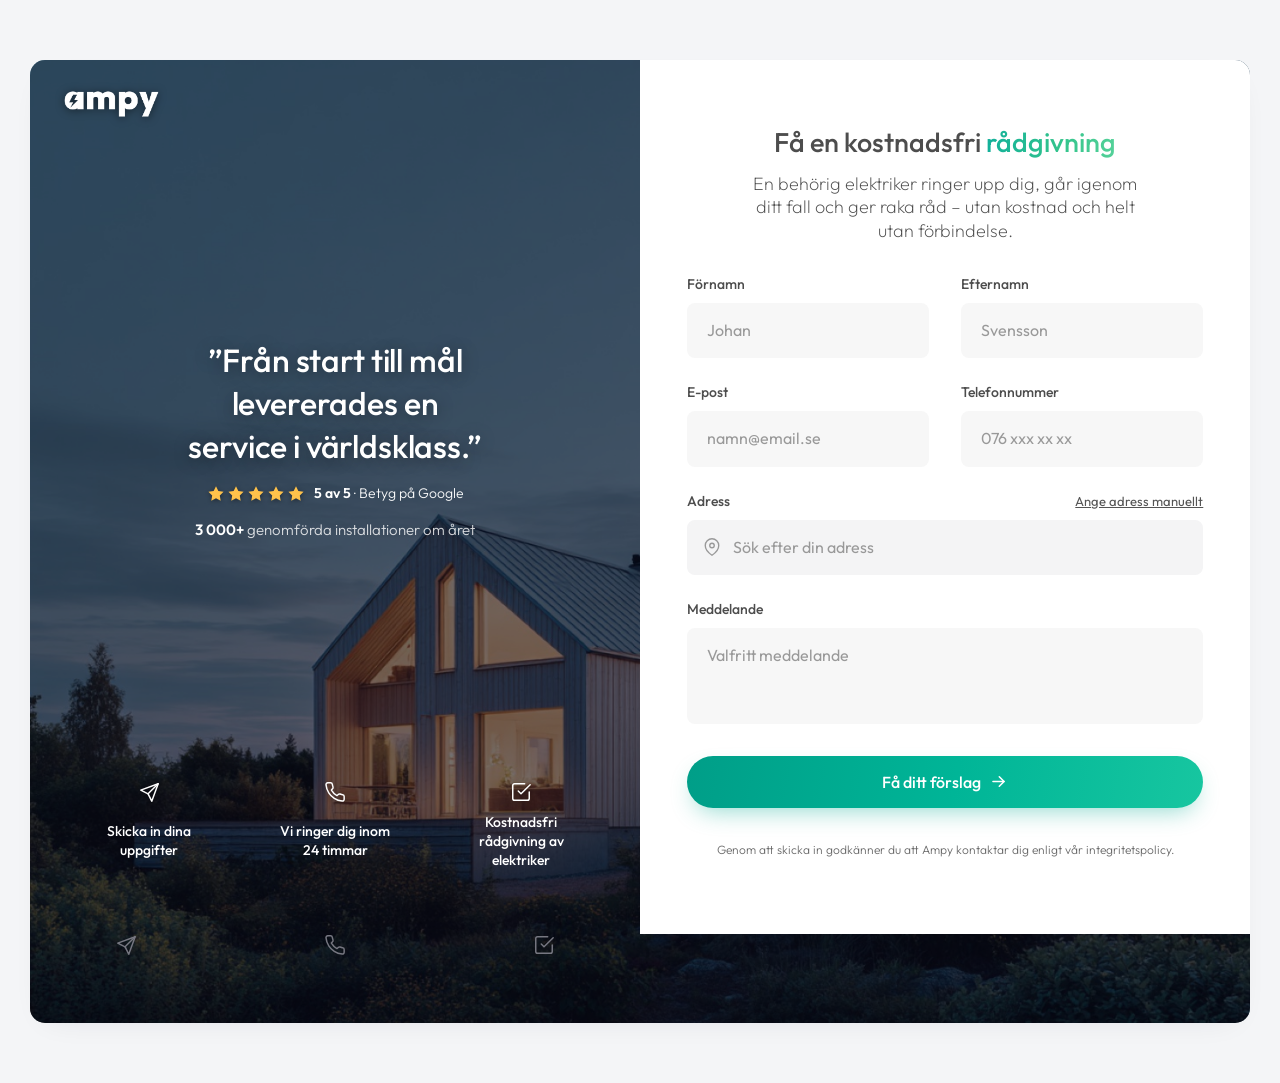
==== commit 178d3fbe: "QA polish pass vs Svea Co-Authored-By: Claude Opus 4.8 <noreply@anthropic.com>" ====
--- a/index.html
+++ b/index.html
@@ -8,7 +8,7 @@
 <!-- Prototype only: production self-hosts Outfit (no Google Fonts request). -->
 <link rel="preconnect" href="https://fonts.googleapis.com">
 <link rel="preconnect" href="https://fonts.gstatic.com" crossorigin>
-<link href="https://fonts.googleapis.com/css2?family=Newsreader:opsz,wght@6..72,300;6..72,400;6..72,500;6..72,600&family=Outfit:wght@300;400;500;600;700;800&display=swap" rel="stylesheet">
+<link href="https://fonts.googleapis.com/css2?family=Outfit:wght@200;300;400;500;600;700;800&display=swap" rel="stylesheet">
 <link rel="stylesheet" href="css/styles.css">
 </head>
 <body>
--- a/css/styles.css
+++ b/css/styles.css
@@ -59,7 +59,7 @@
   width: 100%; max-width: 122rem;
   display: grid; grid-template-columns: 1fr 1fr;
   border-radius: var(--r-card); overflow: hidden;
-  box-shadow: 0 2rem 5rem -1.6rem rgba(15,18,60,0.18);   /* subtle — Svea itself has none */
+  box-shadow: 0 1rem 3rem -1.8rem rgba(15,18,60,0.12);   /* whisper — Svea itself is flat */
   opacity: 0; transform: translateY(1.2rem);
   animation: mf-fade 0.5s var(--ease-out) forwards;
 }
@@ -86,7 +86,7 @@
 
 /* logo — absolute top-left corner (Svea: top 29 / left 26) */
 .mf-photo__logo { position: absolute; top: 2.9rem; left: 2.9rem; z-index: 5; }
-.mf-photo__logoimg { height: 2.4rem; width: auto; display: block; filter: drop-shadow(0 1px 4px rgba(0,0,0,0.5)); }
+.mf-photo__logoimg { height: 3rem; width: auto; display: block; filter: drop-shadow(0 1px 4px rgba(0,0,0,0.5)); }
 
 /* content block: CENTERED (position + text), sitting in the middle */
 .mf-photo__body { position: relative; align-self: center; display: flex; flex-direction: column; align-items: center; text-align: center; gap: 1.5rem; max-width: 42rem; }
@@ -94,8 +94,8 @@
 .mf-photo__quote {                                    /* Svea size 32px, centered, ~2 lines */
   margin: 0; font-family: var(--font);
   font-size: clamp(2.4rem, 1.9rem + 1.4vw, 3.2rem);
-  font-weight: var(--w-med); line-height: 1.26; letter-spacing: -0.005em;
-  color: #fff; text-wrap: balance; text-shadow: 0 2px 16px rgba(0,0,0,0.35); max-width: 16ch;
+  font-weight: var(--w-med); line-height: 1.35; letter-spacing: -0.005em;
+  color: #fff; text-wrap: balance; text-shadow: 0 2px 16px rgba(0,0,0,0.35); max-width: 20ch;
 }
 
 .mf-photo__rating { display: inline-flex; align-items: center; justify-content: center; gap: 0.9rem; text-decoration: none; }
@@ -124,7 +124,7 @@
 .mf-form-pane {
   position: relative; z-index: 2;                    /* opaque — covers the card bg (right half on desktop) */
   background: #fff; display: flex; flex-direction: column;
-  padding: clamp(3.2rem, 2rem + 3vw, 5.6rem) clamp(2.4rem, 1.6rem + 2vw, 4.4rem);
+  padding: clamp(3.6rem, 2rem + 3.4vw, 6.4rem) clamp(2.8rem, 1.6rem + 2.4vw, 4.8rem);
 }
 
 .mf-head { text-align: center; display: flex; flex-direction: column; gap: 1.2rem; margin-bottom: 3.2rem; }
@@ -138,7 +138,7 @@
 }
 .mf-head__p {                                    /* Svea: 16-18px / 200 / #4d4d4d / lh 1.27 */
   margin: 0; font-size: clamp(1.6rem, 1.5rem + 0.3vw, 1.8rem);
-  font-weight: var(--w-light); line-height: 1.3; color: var(--ink-head);
+  font-weight: 200; line-height: 1.3; color: var(--ink-head);
   max-width: 40rem; margin-inline: auto;
 }
 
@@ -192,7 +192,7 @@
 .mf-actions { grid-column: 1 / -1; margin-top: 0.8rem; }
 .mf-submit {
   position: relative; width: 100%; display: inline-flex; align-items: center; justify-content: center;
-  gap: 0.8rem; font-family: var(--font); font-size: 1.6rem; font-weight: var(--w-semi);
+  gap: 0.8rem; font-family: var(--font); font-size: 1.6rem; font-weight: var(--w-med);
   color: #fff; border: 0; border-radius: var(--r-pill); padding: 1.6rem 3.2rem; cursor: pointer;
   background: linear-gradient(100deg, #009e88 0%, #00b597 52%, #17c6a0 100%);
   box-shadow: 0 1rem 2.4rem -0.8rem rgba(0,169,145,0.45);
@@ -254,6 +254,12 @@
   .mf-field--half { grid-column: 1 / -1; }
   .mf-manual-fields { grid-template-columns: 1fr; }
 }
+/* wider phones / tablets: steps flip to 3-up (Svea ~400px container behaviour) */
+@media (min-width: 461px) and (max-width: 768px) {
+  .mf-photo__steps--mobile { flex-direction: row; justify-content: center; gap: 1.2rem; }
+  .mf-photo__steps--mobile .mf-photo__step { flex: 1; flex-direction: column; align-items: center; justify-content: flex-start; text-align: center; gap: 1rem; }
+  .mf-photo__steps--mobile .mf-photo__step span { max-width: 14ch; }
+}
 
 @media (prefers-reduced-motion: reduce) {
   *, *::before, *::after { animation-duration: 0.001ms !important; transition-duration: 0.001ms !important; }
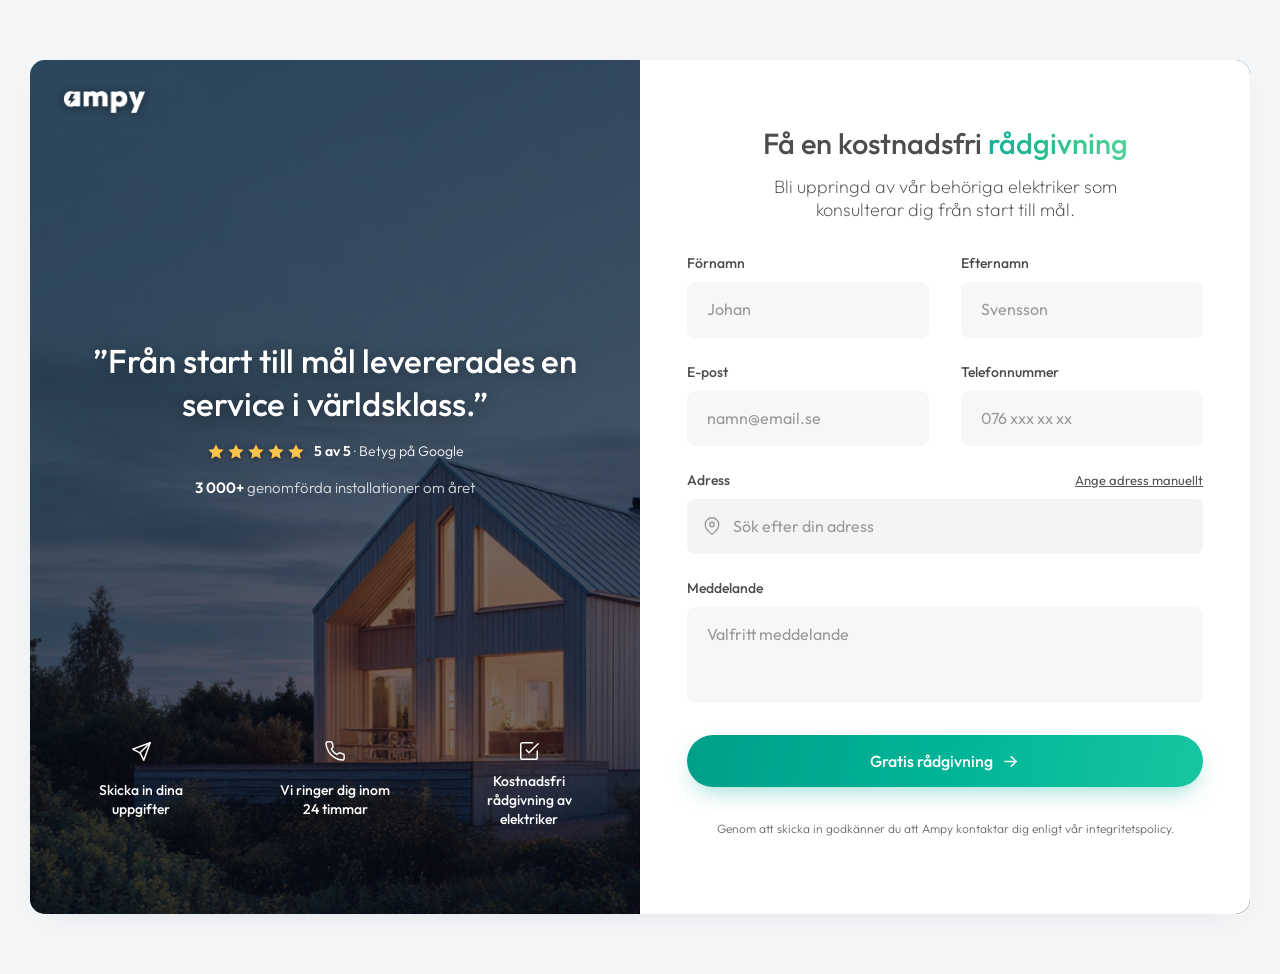
==== commit 190a1e99: "13-point owner polish (desktop + mobile) Co-Authored-By: Claude Opus 4.8 <noreply@anthropic.com>" ====
--- a/index.html
+++ b/index.html
@@ -21,11 +21,6 @@
          card sits on it and the form floats as a card (Svea's mechanism). -->
     <img class="mf-cardbg" src="assets/form-photo.jpg" alt="" aria-hidden="true">
     <span class="mf-cardov" aria-hidden="true"></span>
-
-    <!-- Mobile-only header bar: Ampy logo (tap to homepage) -->
-    <a class="mf-mheader" href="/" aria-label="Ampy — till startsidan">
-      <img class="mf-mheader__logo" src="assets/ampy-logo-dark.png" alt="Ampy">
-    </a>
 
     <!-- LEFT (desktop) / TOP content (mobile) — transparent, over the photo -->
     <aside class="mf-photo">
@@ -74,7 +69,7 @@
     <div class="mf-form-pane">
       <header class="mf-head">
         <h2 class="mf-head__h">Få en kostnadsfri <span class="grad">rådgivning</span></h2>
-        <p class="mf-head__p">En behörig elektriker ringer upp dig, går igenom ditt fall och ger raka råd &ndash; utan kostnad och helt utan förbindelse.</p>
+        <p class="mf-head__p">Bli uppringd av vår behöriga elektriker som konsulterar dig från start till mål.</p>
       </header>
 
       <form class="mf-form" id="mfForm" novalidate>
@@ -144,7 +139,7 @@
         <div class="mf-actions">
           <button type="submit" class="mf-submit" id="mfSubmit">
             <span class="mf-submit__spin" aria-hidden="true"></span>
-            <span class="mf-submit__label">Få ditt förslag</span>
+            <span class="mf-submit__label">Gratis rådgivning</span>
             <svg viewBox="0 0 24 24" fill="none" stroke="currentColor" stroke-width="2" stroke-linecap="round" stroke-linejoin="round" aria-hidden="true"><path d="M5 12h14"/><path d="m13 6 6 6-6 6"/></svg>
           </button>
         </div>
@@ -166,7 +161,8 @@
       </div>
     </div>
 
-    <!-- Mobile-only steps — over the bottom of the photo, below the form card (Svea) -->
+    <!-- Mobile-only: volume proof under the form, then the 3 steps (over the photo) -->
+    <p class="mf-vol--mobile"><strong>3&nbsp;000+</strong> genomförda installationer om året</p>
     <ul class="mf-photo__steps mf-photo__steps--mobile">
       <li class="mf-photo__step">
         <svg viewBox="0 0 24 24" fill="none" stroke="currentColor" stroke-width="1.6" stroke-linecap="round" stroke-linejoin="round"><path d="M22 3 11 14"/><path d="M22 3l-7 19-4-8-8-4z"/></svg>
--- a/css/styles.css
+++ b/css/styles.css
@@ -79,23 +79,24 @@
   position: relative; z-index: 2;                    /* over the card background */
   display: grid; grid-template-rows: 1fr auto;       /* info centered in 1fr, steps pinned to base row */
   justify-items: center; align-items: center;
-  padding: 4rem 3.4rem 6.5rem;                        /* extra bottom → steps ~15% above the edge */
+  padding: 4rem 2.2rem 8.5rem;                        /* extra bottom → steps a touch higher */
   color: var(--on-dark); text-align: center;
 }
-.mf-photo__steps--mobile { display: none; }          /* desktop uses the in-column steps */  /* Svea: flat overlay, no gradient */
+/* mobile-only blocks — hidden on desktop */
+.mf-photo__steps--mobile, .mf-vol--mobile { display: none; }  /* Svea: flat overlay, no gradient */
 
 /* logo — absolute top-left corner (Svea: top 29 / left 26) */
 .mf-photo__logo { position: absolute; top: 2.9rem; left: 2.9rem; z-index: 5; }
-.mf-photo__logoimg { height: 3rem; width: auto; display: block; filter: drop-shadow(0 1px 4px rgba(0,0,0,0.5)); }
+.mf-photo__logoimg { height: 2.6rem; width: auto; display: block; filter: drop-shadow(0 1px 4px rgba(0,0,0,0.5)); }
 
 /* content block: CENTERED (position + text), sitting in the middle */
-.mf-photo__body { position: relative; align-self: center; display: flex; flex-direction: column; align-items: center; text-align: center; gap: 1.5rem; max-width: 42rem; }
-
-.mf-photo__quote {                                    /* Svea size 32px, centered, ~2 lines */
+.mf-photo__body { position: relative; align-self: center; display: flex; flex-direction: column; align-items: center; text-align: center; gap: 1.5rem; max-width: 52rem; }
+
+.mf-photo__quote {                                    /* centered, target 2 lines, a touch bigger than Svea */
   margin: 0; font-family: var(--font);
-  font-size: clamp(2.4rem, 1.9rem + 1.4vw, 3.2rem);
-  font-weight: var(--w-med); line-height: 1.35; letter-spacing: -0.005em;
-  color: #fff; text-wrap: balance; text-shadow: 0 2px 16px rgba(0,0,0,0.35); max-width: 20ch;
+  font-size: clamp(2.6rem, 2rem + 1.5vw, 3.3rem);
+  font-weight: var(--w-med); line-height: 1.3; letter-spacing: -0.005em;
+  color: #fff; text-shadow: 0 2px 16px rgba(0,0,0,0.35); max-width: 34ch;
 }
 
 .mf-photo__rating { display: inline-flex; align-items: center; justify-content: center; gap: 0.9rem; text-decoration: none; }
@@ -112,8 +113,9 @@
 .mf-photo__steps {
   list-style: none; margin: 0; padding: 0; width: 100%;
   align-self: end;                                   /* base row — pinned near the bottom */
-  display: grid; grid-template-columns: repeat(3, 1fr); gap: 1.6rem;
-}
+  grid-template-columns: repeat(3, 1fr); gap: 1.6rem;
+}
+.mf-photo__steps--desktop { display: grid; }         /* desktop only */
 .mf-photo__step { display: grid; justify-items: center; text-align: center; gap: 1rem; }
 .mf-photo__step svg { width: 2.2rem; height: 2.2rem; color: #fff; filter: drop-shadow(0 1px 3px rgba(0,0,0,0.4)); }
 .mf-photo__step span { font-size: 1.4rem; font-weight: var(--w-med); line-height: 1.35; color: #fff; max-width: 14ch; }
@@ -129,7 +131,7 @@
 
 .mf-head { text-align: center; display: flex; flex-direction: column; gap: 1.2rem; margin-bottom: 3.2rem; }
 .mf-head__h {                                    /* Svea 24px + a touch bigger per owner */
-  margin: 0; font-size: clamp(2.2rem, 1.9rem + 0.7vw, 2.7rem);
+  margin: 0; font-size: clamp(2.4rem, 2rem + 0.9vw, 2.9rem);
   font-weight: var(--w-med); line-height: 1.35; color: var(--ink-head);
 }
 .mf-head__h .grad {                              /* soft Ampy gradient on the last word */
@@ -182,8 +184,9 @@
 .mf-addr__opt svg { width: 1.6rem; height: 1.6rem; color: var(--ap-teal); flex: 0 0 auto; }
 .mf-addr__opt mark { background: none; color: var(--ap-teal); font-weight: var(--w-semi); }
 .mf-addr__opt small { color: #999; }
-.mf-manual-fields { display: none; grid-column: 1 / -1; gap: 2.4rem 3.2rem; grid-template-columns: 1fr 1fr; }
-.mf-manual-fields.show { display: grid; }
+/* manual-address box (Svea): a bordered container wrapping street / zip / city */
+.mf-manual-fields { display: none; grid-column: 1 / -1; grid-template-columns: 1fr 1fr; gap: 1.6rem 2rem; }
+.mf-manual-fields.show { display: grid; margin-top: 1rem; padding: 1.8rem; border: 1px solid rgba(15,18,60,0.14); border-radius: 1rem; }
 .mf-addr__confirmed { display: none; align-items: center; gap: 0.7rem; margin-top: 0.6rem; font-size: 1.35rem; color: var(--ok); font-weight: var(--w-med); }
 .mf-addr__confirmed.show { display: flex; }
 .mf-addr__confirmed svg { width: 1.6rem; height: 1.6rem; }
@@ -226,24 +229,28 @@
    Responsive — Svea switches at 768px; below it stacks (photo banner → form)
    ============================================================================ */
 @media (max-width: 768px) {
-  /* Svea mobile: photo = full-bleed background; header bar; form floats as a card; steps below */
-  .mf-card { display: flex; flex-direction: column; box-shadow: 0 1.2rem 3rem -1rem rgba(15,18,60,0.16); }
-  .mf-cardov { background: rgba(6,8,26,0.58); }
-
-  .mf-mheader { display: flex; align-items: center; position: relative; z-index: 3; background: #fff; padding: 1.5rem 2rem; }
-  .mf-mheader__logo { height: 2.3rem; width: auto; display: block; }
-
-  .mf-photo { display: block; padding: 3.6rem 2rem 3.4rem; text-align: center; }
+  /* Svea mobile: photo = full-bleed background edge-to-edge; form floats as a card; steps + proof below.
+     No in-component logo (site header carries it in production). */
+  .mf-section { padding: 0; }
+  .mf-card { display: flex; flex-direction: column; border-radius: 0; box-shadow: none; }
+
+  .mf-photo { display: block; padding: 4.4rem 2rem 3.6rem; text-align: center; }
   .mf-photo__logo { display: none; }
-  .mf-photo__body { max-width: none; gap: 1.3rem; }
-  .mf-photo__quote { font-size: clamp(2.3rem, 1.6rem + 2.8vw, 2.8rem); max-width: none; }
+  .mf-photo__body { max-width: none; gap: 1.4rem; }
+  .mf-photo__quote { font-size: clamp(2.7rem, 2.2rem + 3vw, 3.4rem); max-width: 15ch; }
+  .mf-photo__vol { display: none; }                  /* moves under the form on mobile */
   .mf-photo__steps--desktop { display: none; }
 
   .mf-form-pane { margin: 0 1.6rem; border-radius: var(--r-card); padding: 2.8rem 2rem; }
 
+  /* proof line under the form (over the photo) */
+  .mf-vol--mobile { display: block; position: relative; z-index: 2; text-align: center; color: #fff; font-size: 1.5rem; font-weight: var(--w-light); padding: 2.8rem 2rem 0; }
+  .mf-vol--mobile strong { color: #fff; font-weight: var(--w-semi); }
+
+  /* steps under the proof line (over the photo bottom) */
   .mf-photo__steps--mobile {
     display: flex; flex-direction: column; gap: 1.8rem;
-    position: relative; z-index: 2; width: auto; padding: 2.8rem 3.4rem 3.4rem;
+    position: relative; z-index: 2; width: auto; padding: 2.2rem 3.4rem 3.6rem;
   }
   .mf-photo__steps--mobile .mf-photo__step { display: flex; flex-direction: row; align-items: center; justify-content: flex-start; gap: 1.4rem; text-align: left; }
   .mf-photo__steps--mobile .mf-photo__step svg { width: 2rem; height: 2rem; flex: 0 0 auto; }
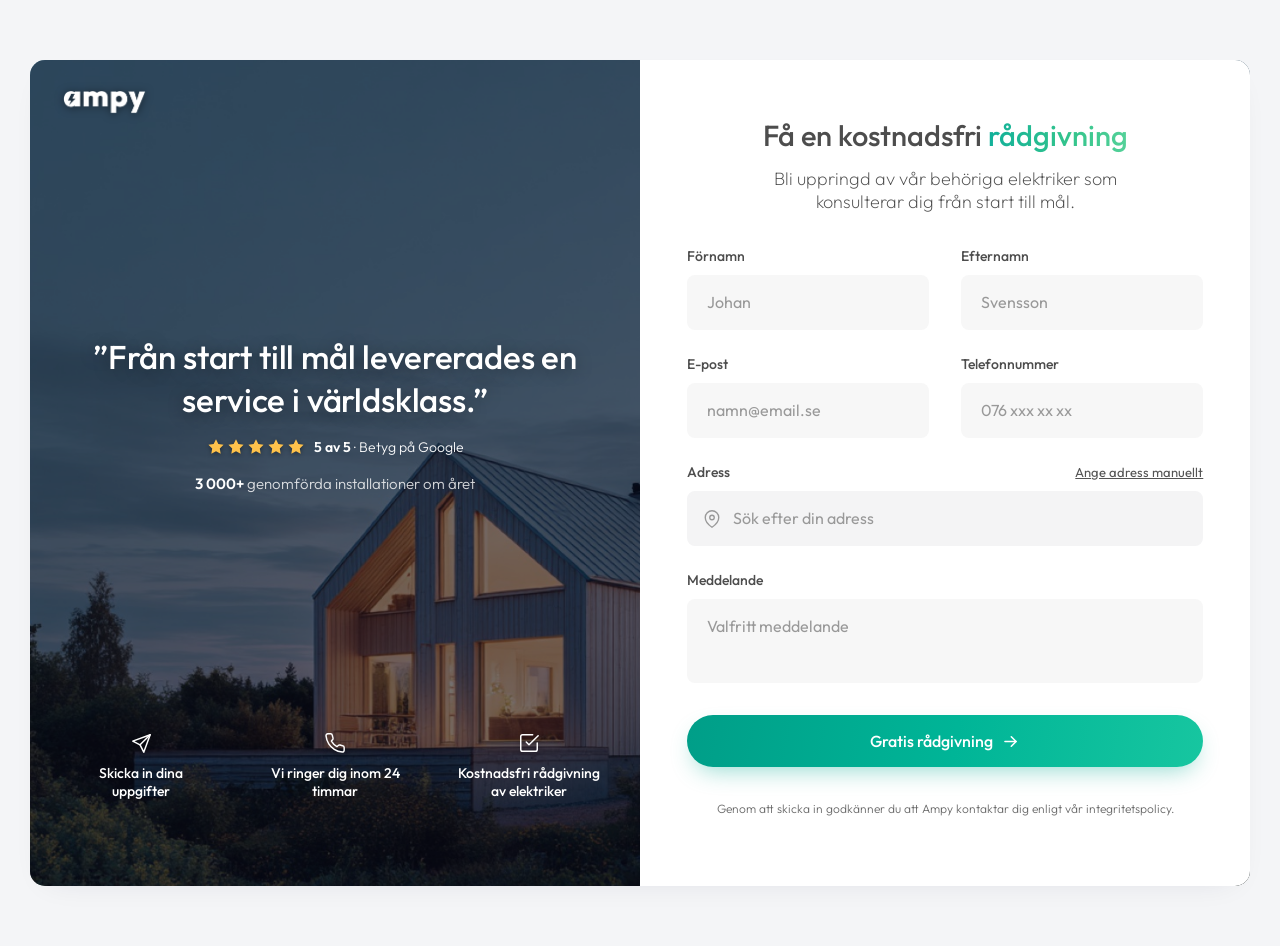
==== commit 1a86fd2d: "Match Svea container height + symmetric 2-line steps Co-Authored-By: Claude Opus 4.8 <noreply@anthro" ====
--- a/index.html
+++ b/index.html
@@ -50,15 +50,15 @@
       <ul class="mf-photo__steps mf-photo__steps--desktop">
         <li class="mf-photo__step">
           <svg viewBox="0 0 24 24" fill="none" stroke="currentColor" stroke-width="1.6" stroke-linecap="round" stroke-linejoin="round"><path d="M22 3 11 14"/><path d="M22 3l-7 19-4-8-8-4z"/></svg>
-          <span>Skicka in dina uppgifter</span>
+          <span>Skicka in dina<br>uppgifter</span>
         </li>
         <li class="mf-photo__step">
           <svg viewBox="0 0 24 24" fill="none" stroke="currentColor" stroke-width="1.6" stroke-linecap="round" stroke-linejoin="round"><path d="M22 16.9v3a2 2 0 0 1-2.2 2 19.8 19.8 0 0 1-8.6-3 19.5 19.5 0 0 1-6-6 19.8 19.8 0 0 1-3-8.6A2 2 0 0 1 4.1 2h3a2 2 0 0 1 2 1.7c.1.9.4 1.8.7 2.7a2 2 0 0 1-.5 2.1L8.1 9.9a16 16 0 0 0 6 6l1.4-1.2a2 2 0 0 1 2.1-.5c.9.3 1.8.6 2.7.7a2 2 0 0 1 1.7 2z"/></svg>
-          <span>Vi ringer dig inom 24 timmar</span>
+          <span>Vi ringer dig inom 24<br>timmar</span>
         </li>
         <li class="mf-photo__step">
           <svg viewBox="0 0 24 24" fill="none" stroke="currentColor" stroke-width="1.6" stroke-linecap="round" stroke-linejoin="round"><path d="M9 11l3 3L22 4"/><path d="M21 12v7a2 2 0 0 1-2 2H5a2 2 0 0 1-2-2V5a2 2 0 0 1 2-2h11"/></svg>
-          <span>Kostnadsfri rådgivning av elektriker</span>
+          <span>Kostnadsfri rådgivning<br>av elektriker</span>
         </li>
       </ul>
     </aside>
--- a/css/styles.css
+++ b/css/styles.css
@@ -72,9 +72,6 @@
 .mf-cardbg { position: absolute; inset: 0; z-index: 0; width: 100%; height: 100%; object-fit: cover; object-position: 50% 52%; }
 .mf-cardov { position: absolute; inset: 0; z-index: 1; background: rgba(6,8,26,0.55); }
 
-/* mobile header bar — hidden on desktop */
-.mf-mheader { display: none; }
-
 .mf-photo {
   position: relative; z-index: 2;                    /* over the card background */
   display: grid; grid-template-rows: 1fr auto;       /* info centered in 1fr, steps pinned to base row */
@@ -118,7 +115,7 @@
 .mf-photo__steps--desktop { display: grid; }         /* desktop only */
 .mf-photo__step { display: grid; justify-items: center; text-align: center; gap: 1rem; }
 .mf-photo__step svg { width: 2.2rem; height: 2.2rem; color: #fff; filter: drop-shadow(0 1px 3px rgba(0,0,0,0.4)); }
-.mf-photo__step span { font-size: 1.4rem; font-weight: var(--w-med); line-height: 1.35; color: #fff; max-width: 14ch; }
+.mf-photo__step span { font-size: 1.4rem; font-weight: var(--w-med); line-height: 1.35; color: #fff; max-width: none; }
 
 /* ============================================================================
    RIGHT — form pane (Svea: bg #fff, top-aligned, padding ~64/48, header mb 32)
@@ -126,7 +123,7 @@
 .mf-form-pane {
   position: relative; z-index: 2;                    /* opaque — covers the card bg (right half on desktop) */
   background: #fff; display: flex; flex-direction: column;
-  padding: clamp(3.6rem, 2rem + 3.4vw, 6.4rem) clamp(2.8rem, 1.6rem + 2.4vw, 4.8rem);
+  padding: clamp(3.2rem, 2rem + 2.8vw, 5.6rem) clamp(2.8rem, 1.6rem + 2.4vw, 4.8rem);
 }
 
 .mf-head { text-align: center; display: flex; flex-direction: column; gap: 1.2rem; margin-bottom: 3.2rem; }
@@ -159,7 +156,7 @@
 }
 .mf-input::placeholder, .mf-textarea::placeholder { color: #999; }
 .mf-input:focus, .mf-textarea:focus { outline: none; border-color: var(--ap-teal); }   /* Svea uses #000; we keep brand teal */
-.mf-textarea { resize: none; min-height: 9.6rem; }   /* a touch bigger, no user-resize handle */
+.mf-textarea { resize: none; min-height: 8.4rem; }   /* a touch bigger, no user-resize handle */
 
 .mf-input.is-valid, .mf-textarea.is-valid { border-color: rgba(31,157,107,0.5); }
 .mf-input.is-invalid, .mf-textarea.is-invalid { border-color: var(--danger); }
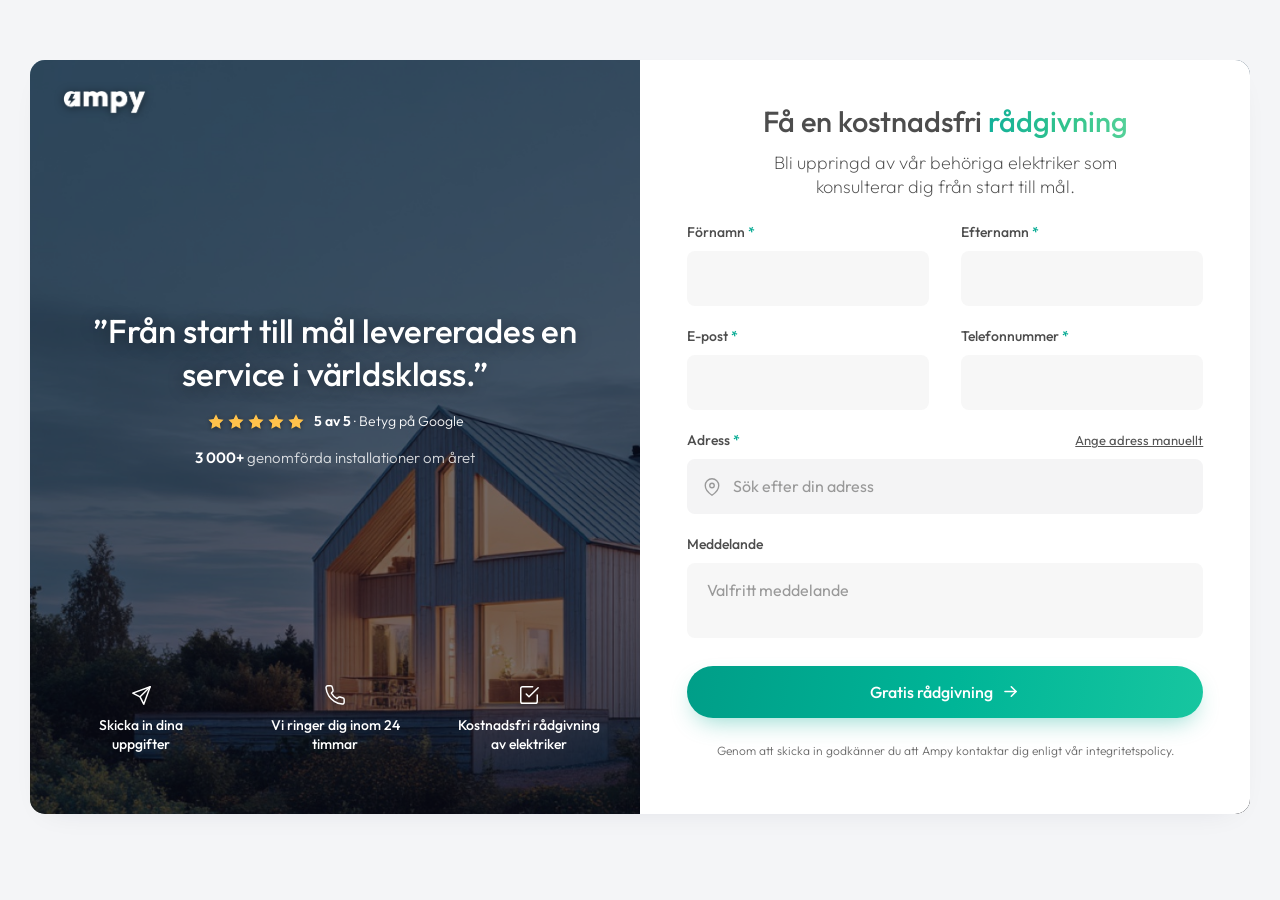
==== commit 80348606: "Real address API (Photon), shorter container, asterisks, mobile fixes Co-Authored-By: Claude Opus 4." ====
--- a/index.html
+++ b/index.html
@@ -78,32 +78,32 @@
 
         <!-- 1. Förnamn | Efternamn -->
         <div class="mf-field mf-field--half" data-validate="forenamn">
-          <label class="mf-label" for="mf_forenamn">Förnamn</label>
-          <input class="mf-input" id="mf_forenamn" name="forenamn" type="text" placeholder="Johan" autocomplete="given-name" required>
+          <label class="mf-label" for="mf_forenamn">Förnamn <span class="mf-req">*</span></label>
+          <input class="mf-input" id="mf_forenamn" name="forenamn" type="text" autocomplete="given-name" required>
           <span class="mf-feedback"><svg viewBox="0 0 24 24" fill="none" stroke="currentColor" stroke-width="2.4" stroke-linecap="round"><path d="M12 8v5"/><path d="M12 16h.01"/></svg><span>Fyll i ditt förnamn.</span></span>
         </div>
         <div class="mf-field mf-field--half" data-validate="efternamn">
-          <label class="mf-label" for="mf_efternamn">Efternamn</label>
-          <input class="mf-input" id="mf_efternamn" name="efternamn" type="text" placeholder="Svensson" autocomplete="family-name" required>
+          <label class="mf-label" for="mf_efternamn">Efternamn <span class="mf-req">*</span></label>
+          <input class="mf-input" id="mf_efternamn" name="efternamn" type="text" autocomplete="family-name" required>
           <span class="mf-feedback"><svg viewBox="0 0 24 24" fill="none" stroke="currentColor" stroke-width="2.4" stroke-linecap="round"><path d="M12 8v5"/><path d="M12 16h.01"/></svg><span>Fyll i ditt efternamn.</span></span>
         </div>
 
         <!-- 2. E-post | Telefonnummer -->
         <div class="mf-field mf-field--half" data-validate="email">
-          <label class="mf-label" for="mf_email">E-post</label>
-          <input class="mf-input" id="mf_email" name="email" type="email" placeholder="namn@email.se" autocomplete="email" required>
+          <label class="mf-label" for="mf_email">E-post <span class="mf-req">*</span></label>
+          <input class="mf-input" id="mf_email" name="email" type="email" autocomplete="email" required>
           <span class="mf-feedback"><svg viewBox="0 0 24 24" fill="none" stroke="currentColor" stroke-width="2.4" stroke-linecap="round"><path d="M12 8v5"/><path d="M12 16h.01"/></svg><span>Dubbelkolla e-postadressen &ndash; något ser fel ut.</span></span>
         </div>
         <div class="mf-field mf-field--half" data-validate="phone">
-          <label class="mf-label" for="mf_telefon">Telefonnummer</label>
-          <input class="mf-input" id="mf_telefon" name="telefon" type="tel" placeholder="076 xxx xx xx" autocomplete="tel" required>
+          <label class="mf-label" for="mf_telefon">Telefonnummer <span class="mf-req">*</span></label>
+          <input class="mf-input" id="mf_telefon" name="telefon" type="tel" autocomplete="tel" required>
           <span class="mf-feedback"><svg viewBox="0 0 24 24" fill="none" stroke="currentColor" stroke-width="2.4" stroke-linecap="round"><path d="M12 8v5"/><path d="M12 16h.01"/></svg><span>Vi behöver ett nummer att ringa dig på.</span></span>
         </div>
 
         <!-- 4. Adress — autocomplete (mock) + manuellt fallback -->
         <div class="mf-field mf-field--full mf-addr" data-validate="address">
           <div class="mf-addr__label-row">
-            <label class="mf-label" for="mf_adress_sok">Adress</label>
+            <label class="mf-label" for="mf_adress_sok">Adress <span class="mf-req">*</span></label>
             <button type="button" class="mf-addr__manual" id="mfAddrManual">Ange adress manuellt</button>
           </div>
           <div class="mf-addr__input-wrap">
@@ -118,15 +118,15 @@
         <div class="mf-manual-fields" id="mfManualFields">
           <div class="mf-field" style="grid-column: 1 / -1;">
             <label class="mf-label" for="mf_adress">Gatuadress</label>
-            <input class="mf-input" id="mf_adress" name="adress" type="text" placeholder="Ankdammsgatan 33" autocomplete="street-address">
+            <input class="mf-input" id="mf_adress" name="adress" type="text" autocomplete="street-address">
           </div>
           <div class="mf-field">
             <label class="mf-label" for="mf_postnummer">Postnummer</label>
-            <input class="mf-input" id="mf_postnummer" name="postnummer" type="text" inputmode="numeric" placeholder="171 67" autocomplete="postal-code">
+            <input class="mf-input" id="mf_postnummer" name="postnummer" type="text" inputmode="numeric" autocomplete="postal-code">
           </div>
           <div class="mf-field">
             <label class="mf-label" for="mf_ort">Stad</label>
-            <input class="mf-input" id="mf_ort" name="ort" type="text" placeholder="Solna" autocomplete="address-level2">
+            <input class="mf-input" id="mf_ort" name="ort" type="text" autocomplete="address-level2">
           </div>
         </div>
 
--- a/css/styles.css
+++ b/css/styles.css
@@ -76,7 +76,7 @@
   position: relative; z-index: 2;                    /* over the card background */
   display: grid; grid-template-rows: 1fr auto;       /* info centered in 1fr, steps pinned to base row */
   justify-items: center; align-items: center;
-  padding: 4rem 2.2rem 8.5rem;                        /* extra bottom → steps a touch higher */
+  padding: 3.6rem 2.2rem 6rem;                        /* steps sit a bit higher */
   color: var(--on-dark); text-align: center;
 }
 /* mobile-only blocks — hidden on desktop */
@@ -123,10 +123,10 @@
 .mf-form-pane {
   position: relative; z-index: 2;                    /* opaque — covers the card bg (right half on desktop) */
   background: #fff; display: flex; flex-direction: column;
-  padding: clamp(3.2rem, 2rem + 2.8vw, 5.6rem) clamp(2.8rem, 1.6rem + 2.4vw, 4.8rem);
-}
-
-.mf-head { text-align: center; display: flex; flex-direction: column; gap: 1.2rem; margin-bottom: 3.2rem; }
+  padding: clamp(2.8rem, 1.6rem + 2.2vw, 4.2rem) clamp(2.8rem, 1.6rem + 2.4vw, 4.8rem);
+}
+
+.mf-head { text-align: center; display: flex; flex-direction: column; gap: 1rem; margin-bottom: 2.4rem; }
 .mf-head__h {                                    /* Svea 24px + a touch bigger per owner */
   margin: 0; font-size: clamp(2.4rem, 2rem + 0.9vw, 2.9rem);
   font-weight: var(--w-med); line-height: 1.35; color: var(--ink-head);
@@ -142,11 +142,12 @@
 }
 
 /* form grid — Svea: 2-col ≥400px container, gap 24px row / 32px col */
-.mf-form { display: grid; grid-template-columns: 1fr 1fr; gap: 2.4rem 3.2rem; }
+.mf-form { display: grid; grid-template-columns: 1fr 1fr; gap: 2rem 3.2rem; }
 .mf-field { display: flex; flex-direction: column; gap: 0.8rem; }         /* Svea label→input gap 8px */
 .mf-field--full { grid-column: 1 / -1; }
 
 .mf-label { font-size: 1.4rem; font-weight: var(--w-med); color: var(--ink-head); }
+.mf-req { color: var(--ap-teal); }
 
 .mf-input, .mf-textarea {
   width: 100%; font-family: var(--font); font-size: 1.6rem; color: var(--ink);
@@ -156,7 +157,7 @@
 }
 .mf-input::placeholder, .mf-textarea::placeholder { color: #999; }
 .mf-input:focus, .mf-textarea:focus { outline: none; border-color: var(--ap-teal); }   /* Svea uses #000; we keep brand teal */
-.mf-textarea { resize: none; min-height: 8.4rem; }   /* a touch bigger, no user-resize handle */
+.mf-textarea { resize: none; min-height: 7rem; }   /* no user-resize handle */
 
 .mf-input.is-valid, .mf-textarea.is-valid { border-color: rgba(31,157,107,0.5); }
 .mf-input.is-invalid, .mf-textarea.is-invalid { border-color: var(--danger); }
@@ -208,7 +209,7 @@
 .mf-submit.is-loading .mf-submit__spin { display: block; }
 @keyframes mf-spin { to { transform: rotate(360deg); } }
 
-.mf-consent { grid-column: 1 / -1; text-align: center; font-size: 1.2rem; font-weight: var(--w-light); color: var(--consent); line-height: 1.6; margin-top: 0.8rem; }   /* closer to the CTA */
+.mf-consent { grid-column: 1 / -1; text-align: center; font-size: 1.2rem; font-weight: var(--w-light); color: var(--consent); line-height: 1.5; margin-top: 0.4rem; }   /* tight to the CTA */
 .mf-consent a { color: var(--consent); text-decoration: none; }
 .mf-consent a:hover { text-decoration: underline; }
 
@@ -234,20 +235,17 @@
   .mf-photo { display: block; padding: 4.4rem 2rem 3.6rem; text-align: center; }
   .mf-photo__logo { display: none; }
   .mf-photo__body { max-width: none; gap: 1.4rem; }
-  .mf-photo__quote { font-size: clamp(2.7rem, 2.2rem + 3vw, 3.4rem); max-width: 15ch; }
-  .mf-photo__vol { display: none; }                  /* moves under the form on mobile */
+  .mf-photo__quote { font-size: clamp(2.4rem, 2rem + 2.4vw, 3rem); max-width: 15ch; }
+  .mf-photo__vol { display: none; }
   .mf-photo__steps--desktop { display: none; }
+  .mf-vol--mobile { display: none; }                 /* hidden on mobile per owner */
 
   .mf-form-pane { margin: 0 1.6rem; border-radius: var(--r-card); padding: 2.8rem 2rem; }
 
-  /* proof line under the form (over the photo) */
-  .mf-vol--mobile { display: block; position: relative; z-index: 2; text-align: center; color: #fff; font-size: 1.5rem; font-weight: var(--w-light); padding: 2.8rem 2rem 0; }
-  .mf-vol--mobile strong { color: #fff; font-weight: var(--w-semi); }
-
-  /* steps under the proof line (over the photo bottom) */
+  /* steps under the form, over the photo bottom */
   .mf-photo__steps--mobile {
-    display: flex; flex-direction: column; gap: 1.8rem;
-    position: relative; z-index: 2; width: auto; padding: 2.2rem 3.4rem 3.6rem;
+    display: flex; flex-direction: column; gap: 2rem;
+    position: relative; z-index: 2; width: auto; padding: 3.2rem 3.4rem 3.6rem;
   }
   .mf-photo__steps--mobile .mf-photo__step { display: flex; flex-direction: row; align-items: center; justify-content: flex-start; gap: 1.4rem; text-align: left; }
   .mf-photo__steps--mobile .mf-photo__step svg { width: 2rem; height: 2rem; flex: 0 0 auto; }
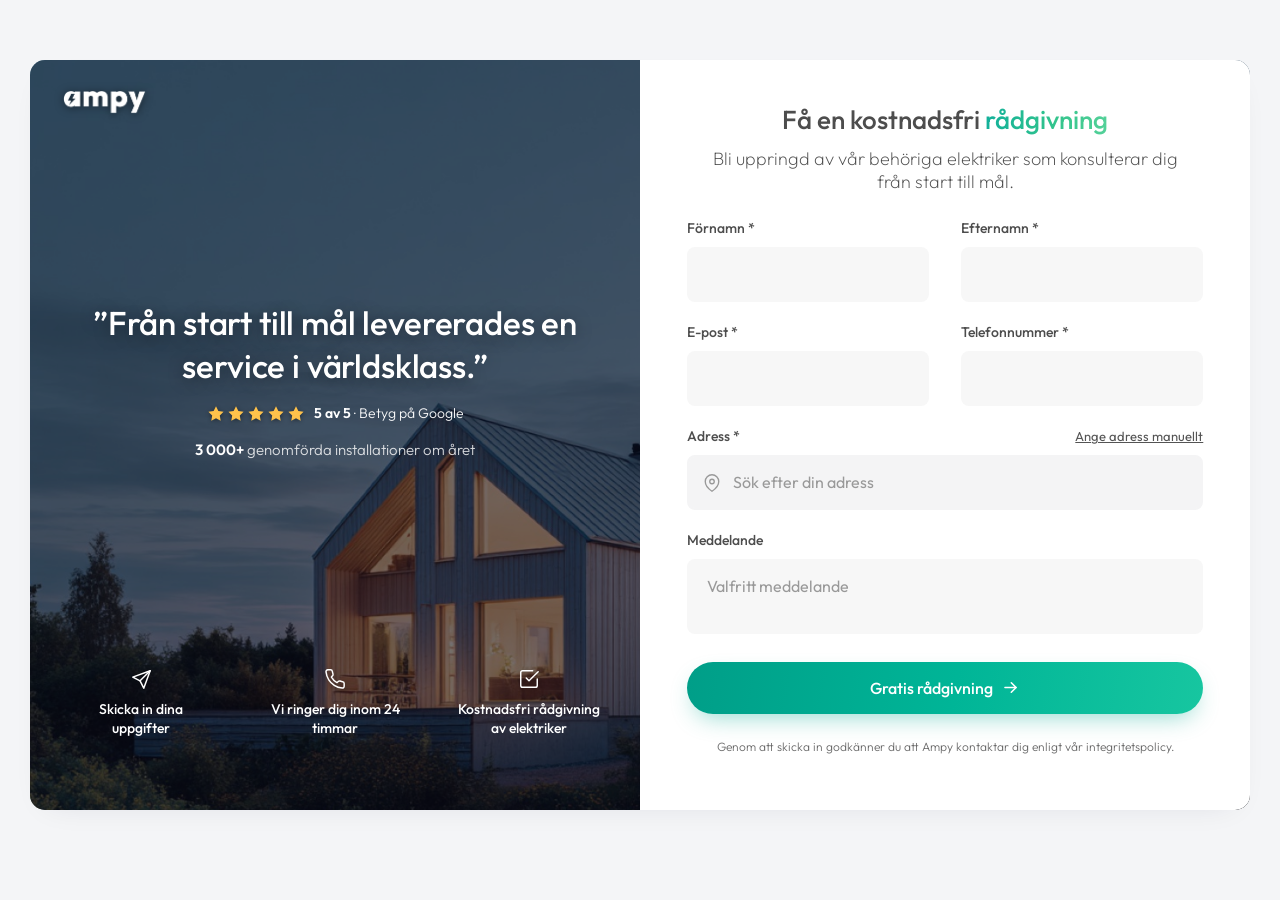
==== commit ddd73ce8: "5 micro-adjustments (heading sizes, steps up, asterisk colour, paragraph break) Co-Authored-By: Clau" ====
--- a/index.html
+++ b/index.html
@@ -69,7 +69,7 @@
     <div class="mf-form-pane">
       <header class="mf-head">
         <h2 class="mf-head__h">Få en kostnadsfri <span class="grad">rådgivning</span></h2>
-        <p class="mf-head__p">Bli uppringd av vår behöriga elektriker som konsulterar dig från start till mål.</p>
+        <p class="mf-head__p">Bli uppringd av vår behöriga elektriker som konsulterar dig <br class="mf-br-desk">från start till mål.</p>
       </header>
 
       <form class="mf-form" id="mfForm" novalidate>
--- a/css/styles.css
+++ b/css/styles.css
@@ -76,7 +76,7 @@
   position: relative; z-index: 2;                    /* over the card background */
   display: grid; grid-template-rows: 1fr auto;       /* info centered in 1fr, steps pinned to base row */
   justify-items: center; align-items: center;
-  padding: 3.6rem 2.2rem 6rem;                        /* steps sit a bit higher */
+  padding: 3.6rem 2.2rem 7.2rem;                      /* steps sit a bit higher */
   color: var(--on-dark); text-align: center;
 }
 /* mobile-only blocks — hidden on desktop */
@@ -128,7 +128,7 @@
 
 .mf-head { text-align: center; display: flex; flex-direction: column; gap: 1rem; margin-bottom: 2.4rem; }
 .mf-head__h {                                    /* Svea 24px + a touch bigger per owner */
-  margin: 0; font-size: clamp(2.4rem, 2rem + 0.9vw, 2.9rem);
+  margin: 0; font-size: clamp(2.3rem, 2rem + 0.6vw, 2.6rem);
   font-weight: var(--w-med); line-height: 1.35; color: var(--ink-head);
 }
 .mf-head__h .grad {                              /* soft Ampy gradient on the last word */
@@ -138,8 +138,9 @@
 .mf-head__p {                                    /* Svea: 16-18px / 200 / #4d4d4d / lh 1.27 */
   margin: 0; font-size: clamp(1.6rem, 1.5rem + 0.3vw, 1.8rem);
   font-weight: 200; line-height: 1.3; color: var(--ink-head);
-  max-width: 40rem; margin-inline: auto;
-}
+  max-width: 48rem; margin-inline: auto;
+}
+.mf-br-desk { display: inline; }
 
 /* form grid — Svea: 2-col ≥400px container, gap 24px row / 32px col */
 .mf-form { display: grid; grid-template-columns: 1fr 1fr; gap: 2rem 3.2rem; }
@@ -147,7 +148,7 @@
 .mf-field--full { grid-column: 1 / -1; }
 
 .mf-label { font-size: 1.4rem; font-weight: var(--w-med); color: var(--ink-head); }
-.mf-req { color: var(--ap-teal); }
+.mf-req { color: inherit; }   /* same colour as the label text */
 
 .mf-input, .mf-textarea {
   width: 100%; font-family: var(--font); font-size: 1.6rem; color: var(--ink);
@@ -236,6 +237,8 @@
   .mf-photo__logo { display: none; }
   .mf-photo__body { max-width: none; gap: 1.4rem; }
   .mf-photo__quote { font-size: clamp(2.4rem, 2rem + 2.4vw, 3rem); max-width: 15ch; }
+  .mf-head__h { font-size: clamp(2rem, 1.8rem + 1vw, 2.3rem); }   /* even smaller on mobile */
+  .mf-br-desk { display: none; }                                 /* keep the natural mobile wrap */
   .mf-photo__vol { display: none; }
   .mf-photo__steps--desktop { display: none; }
   .mf-vol--mobile { display: none; }                 /* hidden on mobile per owner */
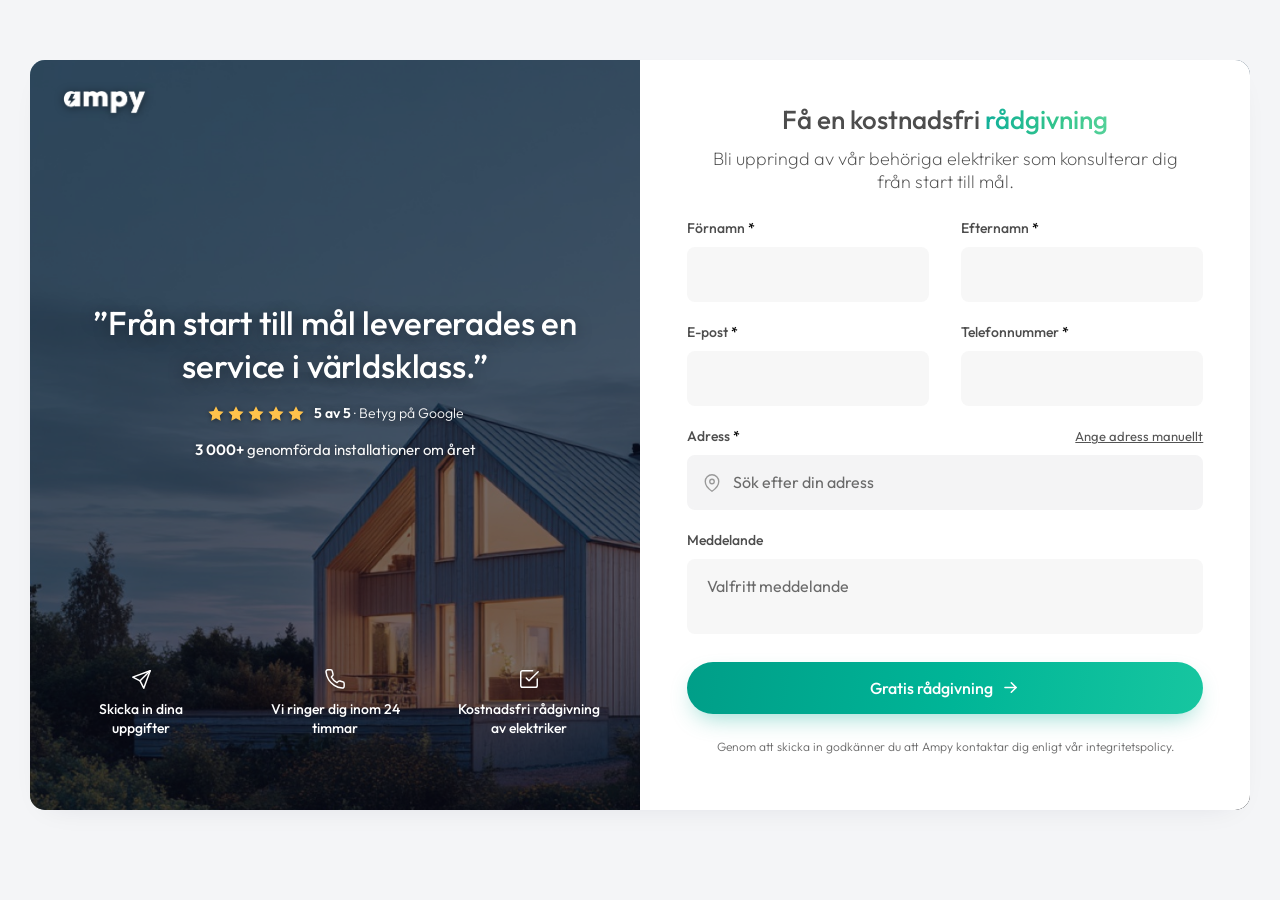
==== commit f0c796cd: "Production hardening — 29 audited findings fixed Co-Authored-By: Claude Opus 4.8 <noreply@anthropic." ====
--- a/index.html
+++ b/index.html
@@ -75,6 +75,10 @@
       <form class="mf-form" id="mfForm" novalidate>
         <!-- hidden mapping fields for the webhook -->
         <input type="hidden" name="form_type" value="Kontakt">
+        <!-- honeypot (bots fill it; humans never see it). Server MUST also enforce. -->
+        <div class="mf-hp-wrap" aria-hidden="true">
+          <label>Lämna tomt<input id="mf_hp" name="company_url" type="text" tabindex="-1" autocomplete="off"></label>
+        </div>
 
         <!-- 1. Förnamn | Efternamn -->
         <div class="mf-field mf-field--half" data-validate="forenamn">
@@ -104,7 +108,7 @@
         <div class="mf-field mf-field--full mf-addr" data-validate="address">
           <div class="mf-addr__label-row">
             <label class="mf-label" for="mf_adress_sok">Adress <span class="mf-req">*</span></label>
-            <button type="button" class="mf-addr__manual" id="mfAddrManual">Ange adress manuellt</button>
+            <button type="button" class="mf-addr__manual" id="mfAddrManual" aria-expanded="false" aria-controls="mfManualFields">Ange adress manuellt</button>
           </div>
           <div class="mf-addr__input-wrap">
             <svg class="mf-addr-icon" viewBox="0 0 24 24" fill="none" stroke="currentColor" stroke-width="1.8" stroke-linecap="round" stroke-linejoin="round" aria-hidden="true"><path d="M21 10c0 7-9 13-9 13s-9-6-9-13a9 9 0 0 1 18 0z"/><circle cx="12" cy="10" r="3"/></svg>
@@ -144,6 +148,10 @@
           </button>
         </div>
 
+        <p class="mf-error" id="mfError" role="alert" tabindex="-1">
+          Något gick fel när formuläret skulle skickas. Försök igen, eller ring oss på <strong>010&ndash;265 79 79</strong>.
+        </p>
+
         <p class="mf-consent">
           Genom att skicka in godkänner du att Ampy kontaktar dig enligt vår
           <a href="/integritetspolicy/">integritetspolicy</a>.
@@ -151,7 +159,7 @@
       </form>
 
       <!-- In-place success (no redirect) -->
-      <div class="mf-success" id="mfSuccess" role="status" aria-live="polite">
+      <div class="mf-success" id="mfSuccess" role="status" aria-live="polite" tabindex="-1">
         <div class="mf-success__ico" aria-hidden="true">
           <svg viewBox="0 0 24 24" fill="none" stroke="currentColor" stroke-width="2" stroke-linecap="round" stroke-linejoin="round"><path d="M20 6 9 17l-5-5"/></svg>
         </div>
--- a/css/styles.css
+++ b/css/styles.css
@@ -60,10 +60,10 @@
   display: grid; grid-template-columns: 1fr 1fr;
   border-radius: var(--r-card); overflow: hidden;
   box-shadow: 0 1rem 3rem -1.8rem rgba(15,18,60,0.12);   /* whisper — Svea itself is flat */
-  opacity: 0; transform: translateY(1.2rem);
+  opacity: 0;                                        /* opacity-only: transform on a rounded+overflow-hidden box flashes square corners on Safari */
   animation: mf-fade 0.5s var(--ease-out) forwards;
 }
-@keyframes mf-fade { to { opacity: 1; transform: none; } }
+@keyframes mf-fade { to { opacity: 1; } }
 
 /* ============================================================================
    LEFT — photo pane
@@ -99,11 +99,11 @@
 .mf-photo__rating { display: inline-flex; align-items: center; justify-content: center; gap: 0.9rem; text-decoration: none; }
 .mf-photo__stars { display: inline-flex; gap: 0.2rem; color: #ffc24b; }
 .mf-photo__stars svg { width: 1.8rem; height: 1.8rem; filter: drop-shadow(0 1px 2px rgba(0,0,0,0.4)); }
-.mf-photo__rating-txt { font-size: 1.4rem; font-weight: var(--w-light); color: var(--on-dark); }
+.mf-photo__rating-txt { font-size: 1.4rem; font-weight: var(--w-light); color: var(--on-dark); text-shadow: 0 1px 6px rgba(0,0,0,0.45); }
 .mf-photo__rating-txt strong { font-weight: var(--w-semi); color: #fff; }
 .mf-photo__rating:hover .mf-photo__rating-txt { text-decoration: underline; }
 
-.mf-photo__vol { margin: 0; font-size: 1.5rem; font-weight: var(--w-light); color: var(--on-dark-muted); }
+.mf-photo__vol { margin: 0; font-size: 1.5rem; font-weight: var(--w-reg); color: var(--on-dark); text-shadow: 0 1px 6px rgba(0,0,0,0.45); }
 .mf-photo__vol strong { color: #fff; font-weight: var(--w-semi); }
 
 /* 3-step row (Svea: horizontal 3-up, filled white icons ~20px, centered labels 14px/500, NO divider) */
@@ -138,7 +138,7 @@
 .mf-head__p {                                    /* Svea: 16-18px / 200 / #4d4d4d / lh 1.27 */
   margin: 0; font-size: clamp(1.6rem, 1.5rem + 0.3vw, 1.8rem);
   font-weight: 200; line-height: 1.3; color: var(--ink-head);
-  max-width: 48rem; margin-inline: auto;
+  max-width: 56rem; margin-inline: auto;   /* wide enough that line 1 never drops to a 3rd line */
 }
 .mf-br-desk { display: inline; }
 
@@ -148,7 +148,7 @@
 .mf-field--full { grid-column: 1 / -1; }
 
 .mf-label { font-size: 1.4rem; font-weight: var(--w-med); color: var(--ink-head); }
-.mf-req { color: inherit; }   /* same colour as the label text */
+.mf-req { color: #000; }   /* black, per owner */
 
 .mf-input, .mf-textarea {
   width: 100%; font-family: var(--font); font-size: 1.6rem; color: var(--ink);
@@ -156,8 +156,8 @@
   padding: 1.6rem 1.8rem; line-height: 1.2;                                /* Svea 16x18 */
   transition: border-color var(--fast) var(--ease); -webkit-appearance: none; appearance: none;
 }
-.mf-input::placeholder, .mf-textarea::placeholder { color: #999; }
-.mf-input:focus, .mf-textarea:focus { outline: none; border-color: var(--ap-teal); }   /* Svea uses #000; we keep brand teal */
+.mf-input::placeholder, .mf-textarea::placeholder { color: #6a6a6a; }   /* AA contrast on the grey field */
+.mf-input:focus, .mf-textarea:focus { outline: none; border-color: var(--ap-teal); box-shadow: 0 0 0 3px rgba(0,169,145,0.30); }   /* visible focus cue ≥3:1 */
 .mf-textarea { resize: none; min-height: 7rem; }   /* no user-resize handle */
 
 .mf-input.is-valid, .mf-textarea.is-valid { border-color: rgba(31,157,107,0.5); }
@@ -174,7 +174,7 @@
 .mf-addr__input-wrap { position: relative; }
 .mf-addr__input-wrap .mf-addr-icon { position: absolute; left: 1.6rem; top: 50%; transform: translateY(-50%); width: 1.8rem; height: 1.8rem; color: #999; pointer-events: none; }
 .mf-addr__input-wrap .mf-input { padding-left: 4.4rem; background: var(--addr-bg); border-color: var(--addr-bg); }
-.mf-addr__input-wrap .mf-input:focus { border-color: var(--ap-teal); background: #fff; }
+.mf-addr__input-wrap .mf-input:focus { border-color: var(--ap-teal); background: #fff; box-shadow: 0 0 0 3px rgba(0,169,145,0.30); }
 .mf-addr__list { position: absolute; z-index: 20; left: 0; right: 0; top: calc(100% + 0.6rem); background: #fff; border: 1px solid rgba(15,18,60,0.1); border-radius: var(--r-input); box-shadow: 0 2rem 4rem -1rem rgba(15,18,60,0.2); overflow: hidden; max-height: 26rem; overflow-y: auto; display: none; }
 .mf-addr__list.show { display: block; }
 .mf-addr__opt { display: flex; align-items: center; gap: 1rem; width: 100%; text-align: left; padding: 1.1rem 1.4rem; font-size: 1.5rem; color: var(--ink); background: none; border: 0; cursor: pointer; font-family: var(--font); border-bottom: 1px solid rgba(15,18,60,0.08); }
@@ -182,7 +182,7 @@
 .mf-addr__opt:hover, .mf-addr__opt.active { background: var(--field-bg); }
 .mf-addr__opt svg { width: 1.6rem; height: 1.6rem; color: var(--ap-teal); flex: 0 0 auto; }
 .mf-addr__opt mark { background: none; color: var(--ap-teal); font-weight: var(--w-semi); }
-.mf-addr__opt small { color: #999; }
+.mf-addr__opt small { color: #6a6a6a; }
 /* manual-address box (Svea): a bordered container wrapping street / zip / city */
 .mf-manual-fields { display: none; grid-column: 1 / -1; grid-template-columns: 1fr 1fr; gap: 1.6rem 2rem; }
 .mf-manual-fields.show { display: grid; margin-top: 1rem; padding: 1.8rem; border: 1px solid rgba(15,18,60,0.14); border-radius: 1rem; }
@@ -214,6 +214,18 @@
 .mf-consent a { color: var(--consent); text-decoration: none; }
 .mf-consent a:hover { text-decoration: underline; }
 
+/* honeypot — off-screen, never shown to humans */
+.mf-hp-wrap { position: absolute; left: -9999px; top: auto; width: 1px; height: 1px; overflow: hidden; }
+
+/* webhook-failure error state (production only; prototype tolerates CORS) */
+.mf-error { grid-column: 1 / -1; display: none; text-align: center; font-size: 1.35rem; color: var(--danger);
+  background: rgba(209,73,91,0.08); border: 1px solid rgba(209,73,91,0.25); border-radius: var(--r-input); padding: 1.1rem 1.4rem; margin-top: 1rem; }
+.mf-error.show { display: block; }
+.mf-error strong { font-weight: var(--w-semi); }
+
+/* address dropdown note (fetch error / no results) */
+.mf-addr__note { padding: 1.2rem 1.4rem; font-size: 1.35rem; line-height: 1.4; color: var(--consent); }
+
 /* ---- In-place success ------------------------------------------------------ */
 .mf-form.is-hidden { display: none; }
 .mf-success { display: none; flex-direction: column; align-items: center; text-align: center; gap: 1.6rem; padding: 4rem 0; margin: auto 0; }
@@ -222,7 +234,7 @@
 .mf-success__ico svg { width: 3.2rem; height: 3.2rem; }
 .mf-success__h { font-size: 2.2rem; font-weight: var(--w-semi); color: var(--ink-head); margin: 0; }
 .mf-success__p { font-size: 1.6rem; color: var(--consent); max-width: 38rem; margin: 0; }
-.mf-success__meta { font-size: 1.4rem; color: var(--ink-faint); }
+.mf-success__meta { font-size: 1.4rem; color: var(--consent); }   /* AA contrast for the phone line */
 
 /* ============================================================================
    Responsive — Svea switches at 768px; below it stacks (photo banner → form)
@@ -247,7 +259,7 @@
 
   /* steps under the form, over the photo bottom */
   .mf-photo__steps--mobile {
-    display: flex; flex-direction: column; gap: 2rem;
+    display: flex; flex-direction: column; gap: 2rem; align-self: stretch;   /* base align-self:end (desktop) would push it right in flex-column */
     position: relative; z-index: 2; width: auto; padding: 3.2rem 3.4rem 3.6rem;
   }
   .mf-photo__steps--mobile .mf-photo__step { display: flex; flex-direction: row; align-items: center; justify-content: flex-start; gap: 1.4rem; text-align: left; }
